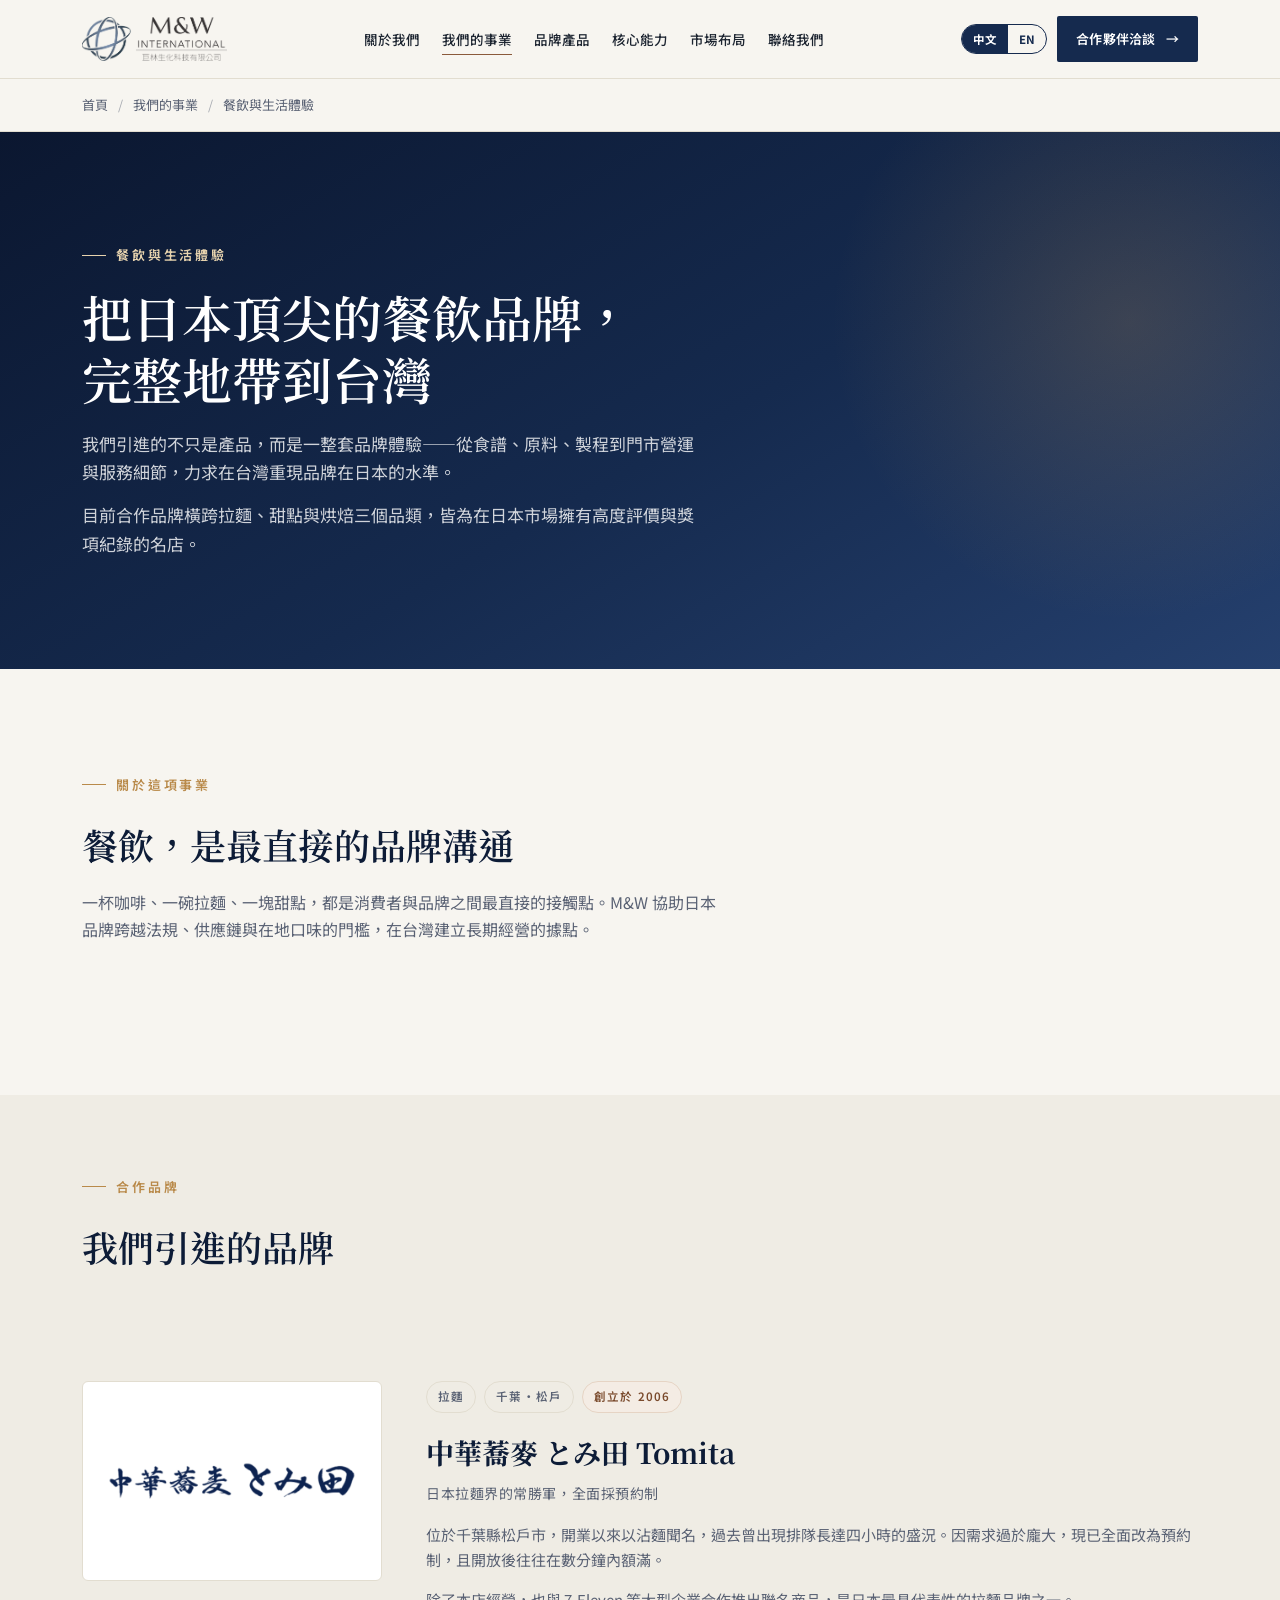
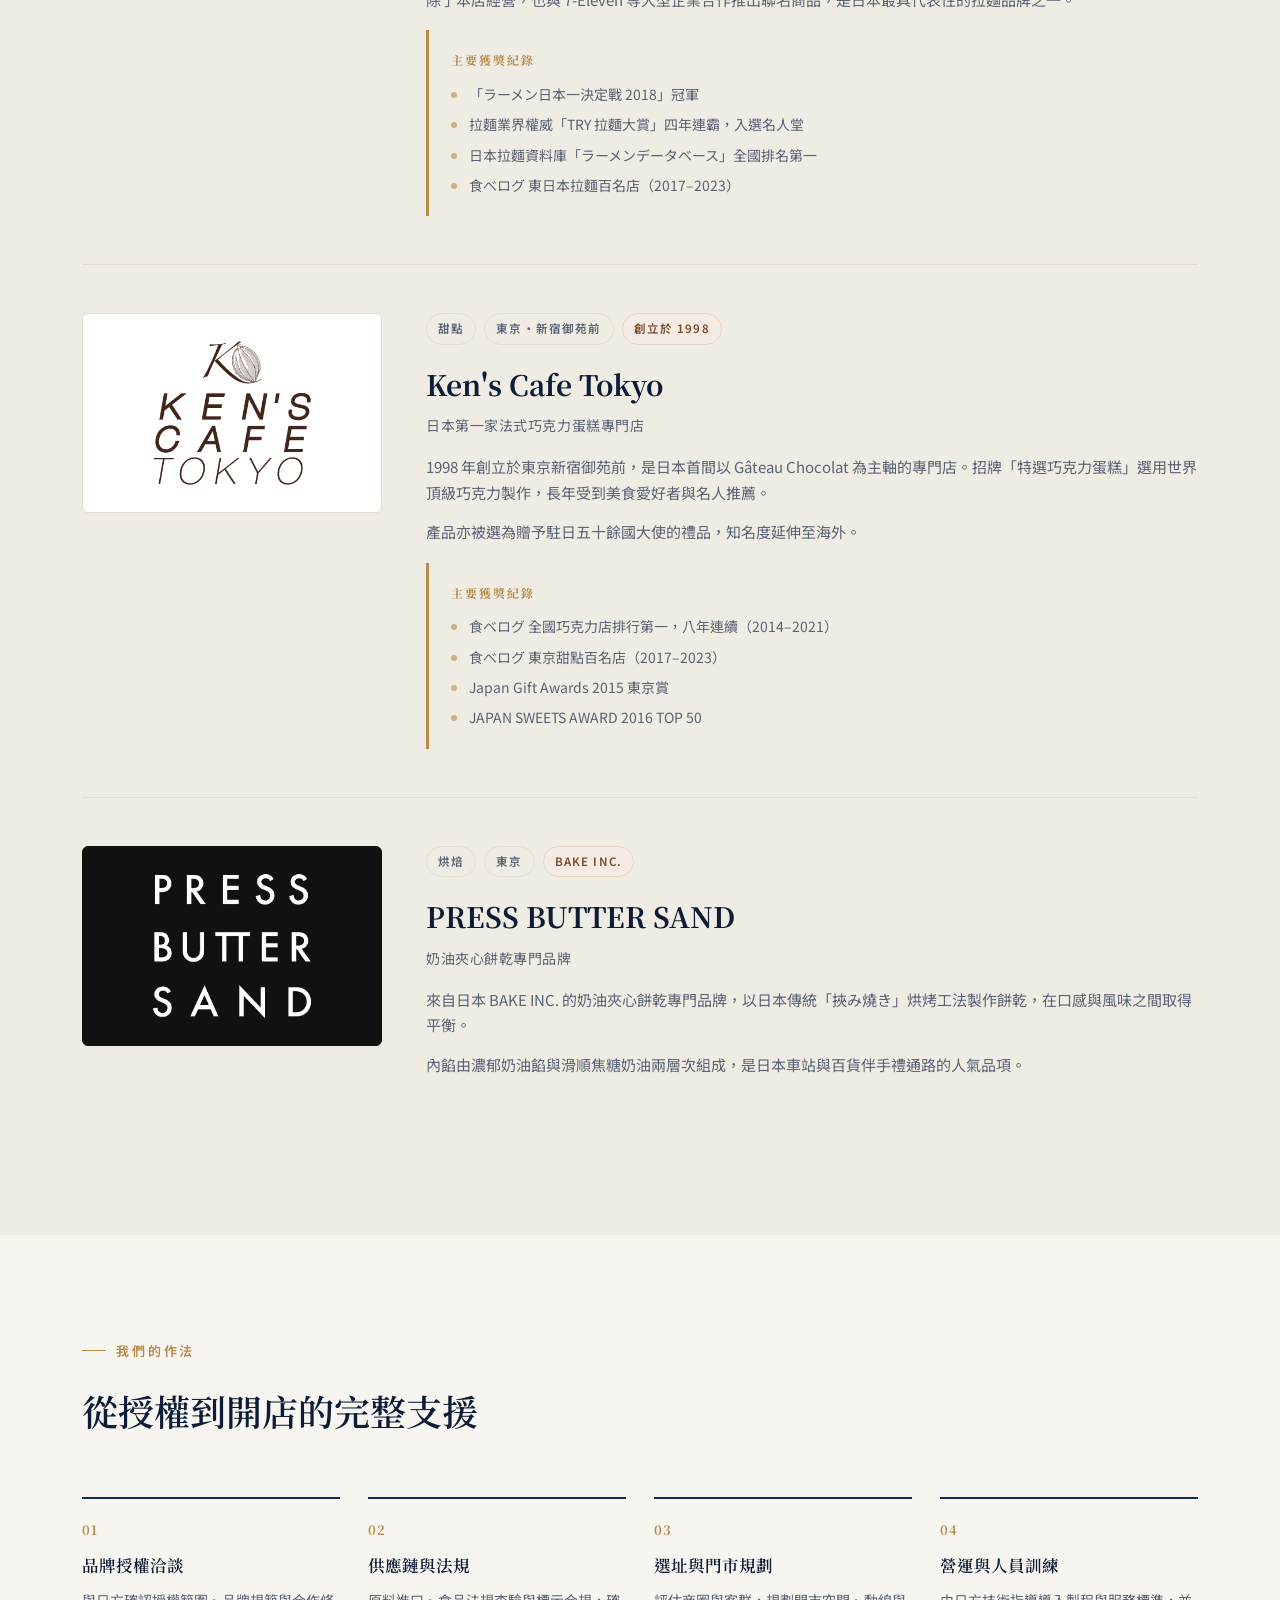
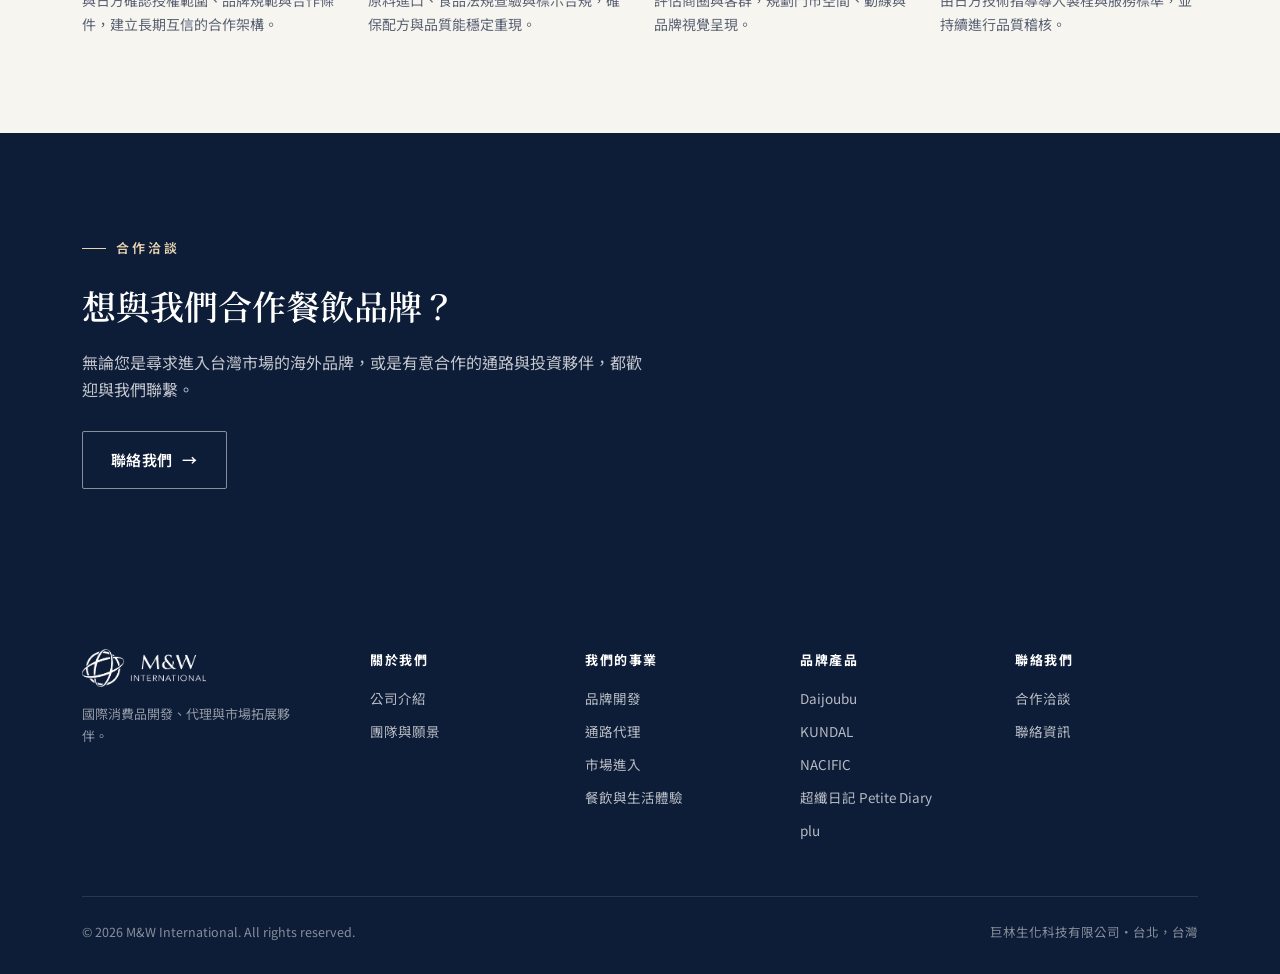
==== dining.html @ 2da5f079 "Add files via upload" ====
<!DOCTYPE html>
<html lang="zh-Hant">
<head>
<meta charset="UTF-8">
<meta name="viewport" content="width=device-width, initial-scale=1.0">
<title id="pageTitle">餐飲與生活體驗｜M&amp;W International</title>
<meta id="pageDesc" name="description" content="M&W International 引進日本頂尖餐飲與甜點品牌，將完整的品牌體驗帶進台灣市場。">
<link rel="preconnect" href="https://fonts.googleapis.com">
<link rel="preconnect" href="https://fonts.gstatic.com" crossorigin>
<link href="https://fonts.googleapis.com/css2?family=Noto+Serif+TC:wght@500;600;700&family=Noto+Sans+TC:wght@300;400;500;600;700&display=swap" rel="stylesheet">
<link rel="stylesheet" href="brand.css">
<style>
  :root{--accent:#8a5a3b;}

  /* hero without artwork — typographic, on deep navy */
  .dining-hero{background:linear-gradient(150deg,#0b1730 0%,#152a4e 55%,#25406e 100%);color:#fff;padding:104px 0 96px;position:relative;overflow:hidden;}
  .dining-hero::after{content:"";position:absolute;right:-160px;top:-120px;width:620px;height:620px;border-radius:50%;
    background:radial-gradient(circle,rgba(185,138,74,.22) 0%,rgba(185,138,74,0) 68%);pointer-events:none;}
  .dining-hero .eyebrow{color:var(--gold-soft);}
  .dining-hero h1{font-size:clamp(30px,4.2vw,50px);font-weight:600;line-height:1.25;margin-bottom:20px;max-width:14em;}
  .dining-hero p{color:rgba(255,255,255,.8);font-size:17px;max-width:620px;margin-bottom:14px;}

  /* the three partner brands */
  .partner{display:grid;grid-template-columns:300px 1fr;gap:44px;align-items:start;
    padding:48px 0;border-bottom:1px solid var(--line);}
  .partner:last-of-type{border-bottom:none;}
  .partner-logo{
    aspect-ratio:3/2;border:1px solid var(--line);border-radius:6px;background:#fff;
    display:flex;flex-direction:column;align-items:center;justify-content:center;
    gap:10px;padding:24px;text-align:center;
  }
  .partner-logo img{max-width:100%;max-height:100%;object-fit:contain;}
  .partner-logo.on-dark{background:#111;border-color:#111;}
  .partner-meta{display:flex;flex-wrap:wrap;gap:8px;margin-bottom:16px;}
  .chip{font-size:11.5px;letter-spacing:.1em;text-transform:uppercase;font-weight:600;
    background:var(--paper-alt);color:var(--ink-soft);border:1px solid var(--line);padding:5px 11px;border-radius:20px;}
  .chip.accent{background:#f4ece4;color:#7a4a2c;border-color:#e6d4c4;}
  .partner h3{font-family:'Noto Serif TC',serif;font-size:clamp(21px,2.4vw,28px);color:var(--navy-deep);margin-bottom:6px;}
  .partner .jp{font-size:14px;color:var(--ink-soft);margin-bottom:16px;letter-spacing:.04em;}
  .partner p{font-size:15px;color:var(--ink-soft);margin-bottom:14px;}
  .accolades{margin-top:18px;padding:20px 22px;background:var(--paper-alt);border-left:3px solid var(--gold);border-radius:0 4px 4px 0;}
  .accolades h4{font-size:12px;letter-spacing:.16em;text-transform:uppercase;color:var(--gold);margin-bottom:12px;font-weight:700;}
  .accolades li{font-size:14px;color:var(--ink-soft);padding-left:18px;position:relative;margin-bottom:8px;line-height:1.6;}
  .accolades li::before{content:"";position:absolute;left:0;top:9px;width:6px;height:6px;border-radius:50%;background:var(--gold);opacity:.6;}
  .accolades li:last-child{margin-bottom:0;}

  /* what we do */
  .approach-grid{display:grid;grid-template-columns:repeat(4,1fr);gap:28px;}
  .approach{padding-top:20px;border-top:2px solid var(--navy);}
  .approach .num{font-family:'Noto Serif TC',serif;font-size:13px;color:var(--gold);font-weight:700;letter-spacing:.1em;margin-bottom:10px;}
  .approach h4{font-size:16.5px;color:var(--navy-deep);margin-bottom:10px;font-weight:600;}
  .approach p{font-size:14px;color:var(--ink-soft);}

  @media (max-width:960px){
    .partner{grid-template-columns:1fr;gap:26px;}
    .partner-logo{max-width:300px;}
    .approach-grid{grid-template-columns:1fr 1fr;}
  }
  @media (max-width:640px){
    .dining-hero{padding:72px 0 64px;}
    .approach-grid{grid-template-columns:1fr;}
    .partner-logo{max-width:100%;}
  }
</style>
</head>
<body>
<a class="skip-link" href="#main" data-i18n="skip">跳至主要內容</a>

<!-- ================= HEADER ================= -->
<header>
  <div class="wrap nav-inner">
    <a class="logo" href="index.html">
      <img class="logo-img" src="mw-logo-cn.png" alt="M&amp;W International 巨林生化科技有限公司">
    </a>
    <nav class="primary" aria-label="Main navigation">
      <ul>
        <li><a href="index.html#about" data-i18n="navAbout">關於我們</a></li>
        <li><a class="current" href="index.html#business" data-i18n="navBusiness">我們的事業</a></li>
        <li><a href="index.html#brands" data-i18n="navBrands">品牌產品</a></li>
        <li><a href="index.html#capabilities" data-i18n="navCapabilities">核心能力</a></li>
        <li><a href="index.html#market" data-i18n="navMarket">市場布局</a></li>
        <li><a href="index.html#contact" data-i18n="navContact">聯絡我們</a></li>
      </ul>
    </nav>
    <div class="nav-cta">
      <div class="lang-toggle" role="group" aria-label="Language / 語言">
        <button type="button" id="langZh" class="active" aria-pressed="true">中文</button>
        <button type="button" id="langEn" aria-pressed="false">EN</button>
      </div>
      <a class="btn btn-primary" href="index.html#contact"><span data-i18n="navCta">合作夥伴洽談</span> <span class="arrow">→</span></a>
      <button class="menu-toggle" id="menuToggle" aria-label="Open menu" aria-expanded="false" aria-controls="mobileNav">
        <span></span><span></span><span></span>
      </button>
    </div>
  </div>
  <nav id="mobileNav" class="primary" aria-label="Mobile navigation" style="display:none;padding:0 32px 24px;">
    <ul style="flex-direction:column;gap:18px;">
      <li><a href="index.html#about" data-i18n="navAbout">關於我們</a></li>
      <li><a href="index.html#business" data-i18n="navBusiness">我們的事業</a></li>
      <li><a href="index.html#brands" data-i18n="navBrands">品牌產品</a></li>
      <li><a href="index.html#capabilities" data-i18n="navCapabilities">核心能力</a></li>
      <li><a href="index.html#market" data-i18n="navMarket">市場布局</a></li>
      <li><a href="index.html#contact" data-i18n="navContact">聯絡我們</a></li>
    </ul>
  </nav>
</header>

<!-- ================= BREADCRUMB ================= -->
<div class="crumb">
  <div class="wrap">
    <a href="index.html" data-i18n="crumbHome">首頁</a>
    <span class="sep">/</span>
    <a href="index.html#business" data-i18n="navBusiness">我們的事業</a>
    <span class="sep">/</span>
    <span data-i18n="pageName">餐飲與生活體驗</span>
  </div>
</div>

<main id="main">

<!-- ================= HERO ================= -->
<section class="dining-hero">
  <div class="wrap">
    <span class="eyebrow" data-i18n="heroKicker">餐飲與生活體驗</span>
    <h1 data-i18n="heroH1">把日本頂尖的餐飲品牌，<br>完整地帶到台灣</h1>
    <p data-i18n="heroP1">我們引進的不只是產品，而是一整套品牌體驗——從食譜、原料、製程到門市營運與服務細節，力求在台灣重現品牌在日本的水準。</p>
    <p data-i18n="heroP2">目前合作品牌橫跨拉麵、甜點與烘焙三個品類，皆為在日本市場擁有高度評價與獎項紀錄的名店。</p>
  </div>
</section>

<!-- ================= INTRO ================= -->
<section>
  <div class="wrap">
    <div class="section-head">
      <span class="eyebrow" data-i18n="introEyebrow">關於這項事業</span>
      <h2 data-i18n="introH2">餐飲，是最直接的品牌溝通</h2>
      <p data-i18n="introP">一杯咖啡、一碗拉麵、一塊甜點，都是消費者與品牌之間最直接的接觸點。M&amp;W 協助日本品牌跨越法規、供應鏈與在地口味的門檻，在台灣建立長期經營的據點。</p>
    </div>
  </div>
</section>

<!-- ================= PARTNER BRANDS ================= -->
<section class="features" id="partners" style="padding-top:72px;">
  <div class="wrap">
    <div class="section-head">
      <span class="eyebrow" data-i18n="partnersEyebrow">合作品牌</span>
      <h2 data-i18n="partnersH2">我們引進的品牌</h2>
    </div>

    <!-- ─────────── Tomita ─────────── -->
    <article class="partner">
      <div class="partner-logo">
        <img src="logo-tomita.png" alt="中華蕎麥 とみ田">
      </div>
      <div>
        <div class="partner-meta">
          <span class="chip" data-i18n="chipRamen">拉麵</span>
          <span class="chip" data-i18n="chipChiba">千葉・松戶</span>
          <span class="chip accent" data-i18n="chipSince2006">創立於 2006</span>
        </div>
        <h3 data-i18n="tomitaName">中華蕎麥 とみ田 Tomita</h3>
        <p class="jp" data-i18n="tomitaSub">日本拉麵界的常勝軍，全面採預約制</p>
        <p data-i18n="tomitaP1">位於千葉縣松戶市，開業以來以沾麵聞名，過去曾出現排隊長達四小時的盛況。因需求過於龐大，現已全面改為預約制，且開放後往往在數分鐘內額滿。</p>
        <p data-i18n="tomitaP2">除了本店經營，也與 7-Eleven 等大型企業合作推出聯名商品，是日本最具代表性的拉麵品牌之一。</p>
        <div class="accolades">
          <h4 data-i18n="accoladesLabel">主要獲獎紀錄</h4>
          <ul>
            <li data-i18n="tomitaA1">「ラーメン日本一決定戰 2018」冠軍</li>
            <li data-i18n="tomitaA2">拉麵業界權威「TRY 拉麵大賞」四年連霸，入選名人堂</li>
            <li data-i18n="tomitaA3">日本拉麵資料庫「ラーメンデータベース」全國排名第一</li>
            <li data-i18n="tomitaA4">食べログ 東日本拉麵百名店（2017–2023）</li>
          </ul>
        </div>
      </div>
    </article>

    <!-- ─────────── Ken's Cafe Tokyo ─────────── -->
    <article class="partner">
      <div class="partner-logo">
        <img src="logo-kens-cafe.png" alt="Ken's Cafe Tokyo">
      </div>
      <div>
        <div class="partner-meta">
          <span class="chip" data-i18n="chipDessert">甜點</span>
          <span class="chip" data-i18n="chipShinjuku">東京・新宿御苑前</span>
          <span class="chip accent" data-i18n="chipSince1998">創立於 1998</span>
        </div>
        <h3 data-i18n="kensName">Ken's Cafe Tokyo</h3>
        <p class="jp" data-i18n="kensSub">日本第一家法式巧克力蛋糕專門店</p>
        <p data-i18n="kensP1">1998 年創立於東京新宿御苑前，是日本首間以 Gâteau Chocolat 為主軸的專門店。招牌「特選巧克力蛋糕」選用世界頂級巧克力製作，長年受到美食愛好者與名人推薦。</p>
        <p data-i18n="kensP2">產品亦被選為贈予駐日五十餘國大使的禮品，知名度延伸至海外。</p>
        <div class="accolades">
          <h4 data-i18n="accoladesLabel">主要獲獎紀錄</h4>
          <ul>
            <li data-i18n="kensA1">食べログ 全國巧克力店排行第一，八年連續（2014–2021）</li>
            <li data-i18n="kensA2">食べログ 東京甜點百名店（2017–2023）</li>
            <li data-i18n="kensA3">Japan Gift Awards 2015 東京賞</li>
            <li data-i18n="kensA4">JAPAN SWEETS AWARD 2016 TOP 50</li>
          </ul>
        </div>
      </div>
    </article>

    <!-- ─────────── PRESS BUTTER SAND ─────────── -->
    <article class="partner">
      <div class="partner-logo on-dark">
        <img src="logo-press-butter-sand.png" alt="PRESS BUTTER SAND">
      </div>
      <div>
        <div class="partner-meta">
          <span class="chip" data-i18n="chipBakery">烘焙</span>
          <span class="chip" data-i18n="chipTokyo">東京</span>
          <span class="chip accent" data-i18n="chipBake">BAKE INC.</span>
        </div>
        <h3 data-i18n="pbsName">PRESS BUTTER SAND</h3>
        <p class="jp" data-i18n="pbsSub">奶油夾心餅乾專門品牌</p>
        <p data-i18n="pbsP1">來自日本 BAKE INC. 的奶油夾心餅乾專門品牌，以日本傳統「挾み燒き」烘烤工法製作餅乾，在口感與風味之間取得平衡。</p>
        <p data-i18n="pbsP2">內餡由濃郁奶油餡與滑順焦糖奶油兩層次組成，是日本車站與百貨伴手禮通路的人氣品項。</p>
      </div>
    </article>

  </div>
</section>

<!-- ================= OUR APPROACH ================= -->
<section id="approach">
  <div class="wrap">
    <div class="section-head">
      <span class="eyebrow" data-i18n="approachEyebrow">我們的作法</span>
      <h2 data-i18n="approachH2">從授權到開店的完整支援</h2>
    </div>
    <div class="approach-grid">
      <div class="approach">
        <div class="num">01</div>
        <h4 data-i18n="ap1T">品牌授權洽談</h4>
        <p data-i18n="ap1D">與日方確認授權範圍、品牌規範與合作條件，建立長期互信的合作架構。</p>
      </div>
      <div class="approach">
        <div class="num">02</div>
        <h4 data-i18n="ap2T">供應鏈與法規</h4>
        <p data-i18n="ap2D">原料進口、食品法規查驗與標示合規，確保配方與品質能穩定重現。</p>
      </div>
      <div class="approach">
        <div class="num">03</div>
        <h4 data-i18n="ap3T">選址與門市規劃</h4>
        <p data-i18n="ap3D">評估商圈與客群，規劃門市空間、動線與品牌視覺呈現。</p>
      </div>
      <div class="approach">
        <div class="num">04</div>
        <h4 data-i18n="ap4T">營運與人員訓練</h4>
        <p data-i18n="ap4D">由日方技術指導導入製程與服務標準，並持續進行品質稽核。</p>
      </div>
    </div>
  </div>
</section>

<!-- ================= CTA ================= -->
<section class="cta">
  <div class="wrap">
    <span class="eyebrow" data-i18n="ctaEyebrow">合作洽談</span>
    <h2 data-i18n="ctaH2">想與我們合作餐飲品牌？</h2>
    <p data-i18n="ctaP">無論您是尋求進入台灣市場的海外品牌，或是有意合作的通路與投資夥伴，都歡迎與我們聯繫。</p>
    <div class="cta-actions">
      <a class="btn btn-ghost-white" href="index.html#contact"><span data-i18n="ctaBtn1">聯絡我們</span> <span class="arrow">→</span></a>
    </div>
  </div>
</section>

</main>

<!-- ================= FOOTER ================= -->
<footer>
  <div class="wrap">
    <div class="footer-grid">
      <div>
        <div class="logo logo-on-dark" style="margin-bottom:16px;">
          <img class="logo-img" src="mw-logo-en-white.png" alt="M&amp;W International">
        </div>
        <p style="font-size:13px;max-width:230px;color:rgba(255,255,255,.55);" data-i18n="footerTagline">國際消費品開發、代理與市場拓展夥伴。</p>
      </div>
      <div>
        <h5 data-i18n="navAbout">關於我們</h5>
        <ul>
          <li><a href="index.html#about" data-i18n="fCompanyOverview">公司介紹</a></li>
          <li><a href="index.html#about" data-i18n="fTeamVision">團隊與願景</a></li>
        </ul>
      </div>
      <div>
        <h5 data-i18n="navBusiness">我們的事業</h5>
        <ul>
          <li><a href="index.html#business" data-i18n="biz1Title">品牌開發</a></li>
          <li><a href="index.html#business" data-i18n="biz2Title">通路代理</a></li>
          <li><a href="index.html#business" data-i18n="biz3Title">市場進入</a></li>
          <li><a href="dining.html" data-i18n="biz4Title">餐飲與生活體驗</a></li>
        </ul>
      </div>
      <div>
        <h5 data-i18n="navBrands">品牌產品</h5>
        <ul>
          <li><a href="djb.html">Daijoubu</a></li>
          <li><a href="kundal.html">KUNDAL</a></li>
          <li><a href="nacific.html">NACIFIC</a></li>
          <li><a href="petite-diary.html" data-i18n="fPetiteDiary">超纖日記 Petite Diary</a></li>
          <li><a href="plu.html">plu</a></li>
        </ul>
      </div>
      <div>
        <h5 data-i18n="navContact">聯絡我們</h5>
        <ul>
          <li><a href="index.html#contact" data-i18n="fPartnerInquiries">合作洽談</a></li>
          <li><a href="index.html#contact" data-i18n="fContactInfo">聯絡資訊</a></li>
        </ul>
      </div>
    </div>
    <div class="footer-bottom">
      <span data-i18n="copyright">© 2026 M&amp;W International. All rights reserved.</span>
      <span data-i18n="footerAddr">巨林生化科技有限公司・台北，台灣</span>
    </div>
  </div>
</footer>

<script>
window.PAGE_I18N = {
  "zh": {
    "pageTitle": "餐飲與生活體驗｜M&W International",
    "pageDesc": "M&W International 引進日本頂尖餐飲與甜點品牌，將完整的品牌體驗帶進台灣市場。",
    "pageName": "餐飲與生活體驗",
    "heroKicker": "餐飲與生活體驗",
    "heroH1": "把日本頂尖的餐飲品牌，<br>完整地帶到台灣",
    "heroP1": "我們引進的不只是產品，而是一整套品牌體驗——從食譜、原料、製程到門市營運與服務細節，力求在台灣重現品牌在日本的水準。",
    "heroP2": "目前合作品牌橫跨拉麵、甜點與烘焙三個品類，皆為在日本市場擁有高度評價與獎項紀錄的名店。",
    "introEyebrow": "關於這項事業",
    "introH2": "餐飲，是最直接的品牌溝通",
    "introP": "一杯咖啡、一碗拉麵、一塊甜點，都是消費者與品牌之間最直接的接觸點。M&W 協助日本品牌跨越法規、供應鏈與在地口味的門檻，在台灣建立長期經營的據點。",
    "partnersEyebrow": "合作品牌",
    "partnersH2": "我們引進的品牌",
    "accoladesLabel": "主要獲獎紀錄",
    "chipRamen": "拉麵", "chipChiba": "千葉・松戶", "chipSince2006": "創立於 2006",
    "chipDessert": "甜點", "chipShinjuku": "東京・新宿御苑前", "chipSince1998": "創立於 1998",
    "chipBakery": "烘焙", "chipTokyo": "東京", "chipBake": "BAKE INC.",
    "tomitaName": "中華蕎麥 とみ田 Tomita",
    "tomitaSub": "日本拉麵界的常勝軍，全面採預約制",
    "tomitaP1": "位於千葉縣松戶市，開業以來以沾麵聞名，過去曾出現排隊長達四小時的盛況。因需求過於龐大，現已全面改為預約制，且開放後往往在數分鐘內額滿。",
    "tomitaP2": "除了本店經營，也與 7-Eleven 等大型企業合作推出聯名商品，是日本最具代表性的拉麵品牌之一。",
    "tomitaA1": "「ラーメン日本一決定戰 2018」冠軍",
    "tomitaA2": "拉麵業界權威「TRY 拉麵大賞」四年連霸，入選名人堂",
    "tomitaA3": "日本拉麵資料庫「ラーメンデータベース」全國排名第一",
    "tomitaA4": "食べログ 東日本拉麵百名店（2017–2023）",
    "kensName": "Ken's Cafe Tokyo",
    "kensSub": "日本第一家法式巧克力蛋糕專門店",
    "kensP1": "1998 年創立於東京新宿御苑前，是日本首間以 Gâteau Chocolat 為主軸的專門店。招牌「特選巧克力蛋糕」選用世界頂級巧克力製作，長年受到美食愛好者與名人推薦。",
    "kensP2": "產品亦被選為贈予駐日五十餘國大使的禮品，知名度延伸至海外。",
    "kensA1": "食べログ 全國巧克力店排行第一，八年連續（2014–2021）",
    "kensA2": "食べログ 東京甜點百名店（2017–2023）",
    "kensA3": "Japan Gift Awards 2015 東京賞",
    "kensA4": "JAPAN SWEETS AWARD 2016 TOP 50",
    "pbsName": "PRESS BUTTER SAND",
    "pbsSub": "奶油夾心餅乾專門品牌",
    "pbsP1": "來自日本 BAKE INC. 的奶油夾心餅乾專門品牌，以日本傳統「挾み燒き」烘烤工法製作餅乾，在口感與風味之間取得平衡。",
    "pbsP2": "內餡由濃郁奶油餡與滑順焦糖奶油兩層次組成，是日本車站與百貨伴手禮通路的人氣品項。",
    "approachEyebrow": "我們的作法",
    "approachH2": "從授權到開店的完整支援",
    "ap1T": "品牌授權洽談", "ap1D": "與日方確認授權範圍、品牌規範與合作條件，建立長期互信的合作架構。",
    "ap2T": "供應鏈與法規", "ap2D": "原料進口、食品法規查驗與標示合規，確保配方與品質能穩定重現。",
    "ap3T": "選址與門市規劃", "ap3D": "評估商圈與客群，規劃門市空間、動線與品牌視覺呈現。",
    "ap4T": "營運與人員訓練", "ap4D": "由日方技術指導導入製程與服務標準，並持續進行品質稽核。",
    "ctaEyebrow": "合作洽談",
    "ctaH2": "想與我們合作餐飲品牌？",
    "ctaP": "無論您是尋求進入台灣市場的海外品牌，或是有意合作的通路與投資夥伴，都歡迎與我們聯繫。",
    "ctaBtn1": "聯絡我們"
  },
  "en": {
    "pageTitle": "Dining & Lifestyle | M&W International",
    "pageDesc": "M&W International brings leading Japanese dining and confectionery brands to the Taiwanese market, experience intact.",
    "pageName": "Dining & Lifestyle",
    "heroKicker": "Dining & Lifestyle",
    "heroH1": "Bringing Japan's finest food brands<br>to Taiwan, intact",
    "heroP1": "What we import isn't just a product — it's the whole brand experience. Recipes, ingredients, process, store operations and the details of service, all reproduced to the standard the brand holds in Japan.",
    "heroP2": "Our current partners span ramen, patisserie and baked confectionery, each with a strong reputation and awards record in the Japanese market.",
    "introEyebrow": "About This Business",
    "introH2": "Food Is The Most Direct Form Of Brand Communication",
    "introP": "A cup of coffee, a bowl of ramen, a piece of cake — each is the most direct point of contact between a person and a brand. M&W helps Japanese brands clear the regulatory, supply chain and local-taste hurdles needed to build something lasting in Taiwan.",
    "partnersEyebrow": "Partner Brands",
    "partnersH2": "The Brands We Represent",
    "accoladesLabel": "Selected Accolades",
    "chipRamen": "Ramen", "chipChiba": "Matsudo, Chiba", "chipSince2006": "Est. 2006",
    "chipDessert": "Patisserie", "chipShinjuku": "Shinjuku Gyoenmae, Tokyo", "chipSince1998": "Est. 1998",
    "chipBakery": "Baked Confectionery", "chipTokyo": "Tokyo", "chipBake": "BAKE INC.",
    "tomitaName": "Chuka Soba Tomita",
    "tomitaSub": "A perennial champion of Japanese ramen, now reservation-only",
    "tomitaP1": "Based in Matsudo City, Chiba Prefecture, Tomita built its reputation on tsukemen, at one point drawing queues of up to four hours. Demand grew so heavy that the shop moved to a fully reservation-based system, where slots typically sell out within minutes of release.",
    "tomitaP2": "Alongside its own restaurant, Tomita has collaborated with major corporations including Seven-Eleven, and is regarded as one of Japan's definitive ramen brands.",
    "tomitaA1": "Winner, Ramen Japan Championship 2018",
    "tomitaA2": "Four consecutive wins at the TRY Ramen Grand Prize, with Hall of Fame recognition",
    "tomitaA3": "Ranked first nationally on the Ramen Database",
    "tomitaA4": "Tabelog Top 100 ramen shops, East Japan (2017–2023)",
    "kensName": "Ken's Cafe Tokyo",
    "kensSub": "Japan's first specialty gâteau chocolat shop",
    "kensP1": "Founded in 1998 in Shinjuku Gyoenmae, Tokyo, Ken's Cafe was the first shop in Japan dedicated to gâteau chocolat. Its signature cake is made with some of the world's finest chocolate and has drawn lasting praise from dessert enthusiasts and public figures alike.",
    "kensP2": "The cake has also been chosen as a gift for ambassadors from more than fifty countries based in Japan, carrying its reputation well beyond the domestic market.",
    "kensA1": "Ranked Japan's number one chocolate shop on Tabelog for eight consecutive years (2014–2021)",
    "kensA2": "Tabelog Top 100 sweets shops in Tokyo (2017–2023)",
    "kensA3": "Tokyo Award, Japan Gift Awards 2015",
    "kensA4": "Top 50, Japan Sweets Award 2016",
    "pbsName": "PRESS BUTTER SAND",
    "pbsSub": "A specialist in butter sandwich cookies",
    "pbsP1": "A butter sandwich cookie brand from Japan's BAKE INC., baked using the traditional Japanese hasami-yaki method to strike a balance between texture and flavour.",
    "pbsP2": "The filling pairs a rich buttercream layer with a smooth butter caramel, and the product has become a staple of Japan's station and department store gift channels.",
    "approachEyebrow": "Our Approach",
    "approachH2": "From Licensing Through To Opening Day",
    "ap1T": "Licensing", "ap1D": "Agreeing scope, brand standards and terms with the Japanese principal, on a footing built for the long term.",
    "ap2T": "Supply Chain & Compliance", "ap2D": "Ingredient importation, food regulatory clearance and labelling compliance, so the recipe and its quality reproduce reliably.",
    "ap3T": "Site & Store Planning", "ap3D": "Assessing catchment and customer profile, then planning the space, flow and visual presentation of the store.",
    "ap4T": "Operations & Training", "ap4D": "Process and service standards introduced under technical guidance from Japan, with ongoing quality auditing.",
    "ctaEyebrow": "Partnership",
    "ctaH2": "Looking to bring a food brand to Taiwan?",
    "ctaP": "Whether you're an overseas brand seeking entry to the Taiwanese market, or a channel or investment partner, we'd be glad to hear from you.",
    "ctaBtn1": "Contact Us"
  }
};
</script>
<script src="brand.js"></script>
</body>
</html>
---- brand.css ----
/* =========================================================
   M&W International — shared styles for brand pages
   Used by: djb.html, kundal.html, nacific.html,
            petite-diary.html, plu.html
   ========================================================= */

:root{
  --navy:#152a4e;
  --navy-deep:#0d1c37;
  --navy-mid:#25406e;
  --paper:#f7f5f0;
  --paper-alt:#efece4;
  --ink:#1c2430;
  --ink-soft:#5a6274;
  --line:#e2ddd0;
  --gold:#b98a4a;
  --gold-soft:#e7d3ae;
  --radius:2px;
  /* each page overrides --accent */
  --accent:#152a4e;
}

*{box-sizing:border-box;margin:0;padding:0;}
html{scroll-behavior:smooth;}
body{
  font-family:'Noto Sans TC', sans-serif;
  color:var(--ink);
  background:var(--paper);
  line-height:1.7;
  -webkit-font-smoothing:antialiased;
}
h1,h2,h3,h4,.serif{font-family:'Noto Serif TC', serif;}
a{color:inherit;text-decoration:none;}
img{max-width:100%;display:block;}
ul{list-style:none;}

.wrap{max-width:1180px;margin:0 auto;padding:0 32px;}
section{padding:96px 0;}

.eyebrow{
  display:inline-flex;align-items:center;gap:10px;
  font-size:13px;letter-spacing:.22em;text-transform:uppercase;
  color:var(--gold);font-weight:600;margin-bottom:18px;
}
.eyebrow::before{content:"";width:24px;height:1px;background:currentColor;}

.section-head{max-width:640px;margin-bottom:56px;}
.section-head h2{font-size:clamp(24px,3vw,36px);font-weight:600;color:var(--navy-deep);margin-bottom:14px;}
.section-head p{color:var(--ink-soft);font-size:16px;}
.center{text-align:center;margin-left:auto;margin-right:auto;}

/* ---------- buttons ---------- */
.btn{
  display:inline-flex;align-items:center;gap:10px;
  padding:15px 28px;font-size:15px;font-weight:600;letter-spacing:.02em;
  border-radius:var(--radius);cursor:pointer;border:1px solid transparent;
  transition:transform .25s ease, background .25s ease, color .25s ease, border-color .25s ease;
}
.btn:hover{transform:translateY(-2px);}
.btn-primary{background:var(--navy);color:#fff;}
.btn-primary:hover{background:var(--navy-deep);}
.btn-outline{border-color:var(--navy);color:var(--navy);}
.btn-outline:hover{background:var(--navy);color:#fff;}
.btn-accent{background:var(--accent);color:#fff;}
.btn-accent:hover{filter:brightness(.9);}
.btn-ghost-white{border-color:rgba(255,255,255,.5);color:#fff;}
.btn-ghost-white:hover{background:#fff;color:var(--navy);}
.arrow{transition:transform .25s ease;}
.btn:hover .arrow{transform:translateX(4px);}

.skip-link{
  position:absolute;left:-9999px;top:0;background:var(--navy);color:#fff;
  padding:10px 18px;z-index:200;
}
.skip-link:focus{left:0;}

/* ---------- header ---------- */
header{
  position:sticky;top:0;z-index:100;background:rgba(247,245,240,.92);
  backdrop-filter:blur(10px);border-bottom:1px solid var(--line);
}
.nav-inner{display:flex;align-items:center;justify-content:space-between;height:78px;gap:14px;}
.logo{display:flex;align-items:center;gap:10px;flex:none;}
.logo-img{height:44px;width:auto;display:block;}
.logo-on-dark{display:inline-flex;}
.logo-on-dark .logo-img{height:38px;}
nav.primary ul{display:flex;gap:22px;font-size:13.5px;font-weight:500;white-space:nowrap;}
nav.primary a{position:relative;padding:4px 0;color:var(--ink);}
nav.primary a::after{content:"";position:absolute;left:0;bottom:-2px;width:0;height:1px;background:var(--navy);transition:width .25s ease;}
nav.primary a:hover::after{width:100%;}
nav.primary a.current::after{width:100%;background:var(--accent);}
.nav-cta{display:flex;align-items:center;gap:10px;flex:none;}
.nav-cta .btn{padding:11px 18px;font-size:13px;white-space:nowrap;}
.menu-toggle{display:none;background:none;border:none;cursor:pointer;padding:6px;}
.menu-toggle span{display:block;width:22px;height:2px;background:var(--navy);margin:5px 0;transition:.25s;}

.lang-toggle{
  display:flex;align-items:center;border:1px solid var(--navy);border-radius:20px;
  overflow:hidden;font-size:11.5px;font-weight:700;letter-spacing:.02em;flex:none;
}
.lang-toggle button{
  background:none;border:none;padding:6px 11px;cursor:pointer;color:var(--navy);
  font-family:inherit;font-size:11.5px;font-weight:700;transition:background .2s ease,color .2s ease;
}
.lang-toggle button.active{background:var(--navy);color:#fff;}

/* ---------- breadcrumb ---------- */
.crumb{background:var(--paper);border-bottom:1px solid var(--line);}
.crumb .wrap{display:flex;align-items:center;gap:10px;height:52px;font-size:13px;color:var(--ink-soft);}
.crumb a:hover{color:var(--navy);}
.crumb .sep{opacity:.5;}

/* ---------- brand hero ---------- */
.brand-hero{position:relative;overflow:hidden;height:520px;padding:0;}
.brand-hero-bg{position:absolute;inset:0;z-index:0;background-size:cover;background-position:78% center;background-repeat:no-repeat;}
.brand-hero-scrim{position:absolute;inset:0;z-index:1;}
.brand-hero.on-light .brand-hero-scrim{
  background:linear-gradient(90deg,rgba(255,255,255,.94) 0%,rgba(255,255,255,.8) 38%,rgba(255,255,255,.25) 64%,rgba(255,255,255,0) 84%);
}
.brand-hero.on-dark .brand-hero-scrim{
  background:linear-gradient(90deg,rgba(8,10,16,.88) 0%,rgba(8,10,16,.66) 38%,rgba(8,10,16,.15) 64%,rgba(8,10,16,0) 84%);
}
.brand-hero-inner{position:relative;z-index:2;height:100%;display:flex;align-items:center;}
.brand-hero-copy{max-width:560px;}
.brand-hero h1{font-size:clamp(32px,4.6vw,56px);font-weight:600;line-height:1.2;margin-bottom:18px;}
.brand-hero .lede{font-size:17px;margin-bottom:28px;max-width:480px;}
.brand-hero .hero-actions{display:flex;gap:14px;flex-wrap:wrap;}
.brand-hero.on-light h1{color:var(--navy-deep);}
.brand-hero.on-light .lede{color:var(--ink-soft);}
.brand-hero.on-light .eyebrow{color:var(--accent);}
.brand-hero.on-dark h1{color:#fff;}
.brand-hero.on-dark .lede{color:rgba(255,255,255,.88);}
.brand-hero.on-dark .eyebrow{color:var(--gold-soft);}

/* ---------- story ---------- */
.story{background:var(--paper-alt);}
.story-grid{display:grid;grid-template-columns:1.4fr .8fr;gap:44px;align-items:start;}
.story h2{font-size:clamp(24px,3vw,36px);font-weight:600;color:var(--navy-deep);margin-bottom:20px;}
.story p{color:var(--ink-soft);margin-bottom:16px;font-size:15.5px;}
.story-box{background:#fff;border:1px solid var(--line);padding:32px 28px;border-radius:4px;}
.story-box .icon{
  width:44px;height:44px;border:1px solid var(--accent);border-radius:50%;
  display:flex;align-items:center;justify-content:center;margin-bottom:20px;color:var(--accent);
}
.story-box p{font-size:15px;color:var(--ink-soft);margin:0;}

/* ---------- product lineup ---------- */
.lineup-grid{display:grid;grid-template-columns:repeat(4,1fr);gap:24px;}
.product-card{
  background:#fff;border:1px solid var(--line);border-radius:6px;overflow:hidden;
  display:flex;flex-direction:column;transition:transform .3s ease, box-shadow .3s ease;
}
.product-card:hover{transform:translateY(-6px);box-shadow:0 14px 30px rgba(21,42,78,.12);}
.product-thumb{
  aspect-ratio:4/3;background:var(--paper-alt);
  display:flex;align-items:center;justify-content:center;
  color:var(--ink-soft);font-size:12px;letter-spacing:.14em;text-transform:uppercase;
  border-bottom:1px solid var(--line);
}
.product-body{padding:22px 20px 26px;flex:1;display:flex;flex-direction:column;}
.product-body .tag{font-size:11px;letter-spacing:.18em;text-transform:uppercase;color:var(--accent);font-weight:600;margin-bottom:8px;}
.product-body h3{font-size:17px;font-weight:600;color:var(--navy-deep);margin-bottom:10px;}
.product-body p{font-size:13.5px;color:var(--ink-soft);flex:1;}

/* ---------- features ---------- */
.features{background:var(--paper-alt);}
.feature-grid{display:grid;grid-template-columns:repeat(3,1fr);gap:40px;}
.feature h4{display:flex;align-items:center;gap:10px;font-size:17px;font-weight:600;color:var(--navy-deep);margin-bottom:14px;padding-bottom:14px;border-bottom:1px solid var(--line);}
.feature h4 .ic{width:22px;height:22px;color:var(--accent);flex:none;}
.feature p{font-size:14px;color:var(--ink-soft);}

/* ---------- specs table ---------- */
.spec-table{width:100%;border-collapse:collapse;font-size:14.5px;}
.spec-table th,.spec-table td{text-align:left;padding:16px 18px;border-bottom:1px solid var(--line);}
.spec-table th{width:32%;color:var(--navy-deep);font-weight:600;background:var(--paper-alt);}
.spec-table td{color:var(--ink-soft);}

/* ---------- channels ---------- */
.channel-row{display:grid;grid-template-columns:repeat(4,1fr);gap:16px;}
.channel{
  border:1px solid var(--line);background:#fff;border-radius:4px;
  padding:22px 18px;text-align:center;font-size:14px;color:var(--ink-soft);
}
.channel b{display:block;color:var(--navy-deep);font-size:15px;margin-bottom:4px;}

/* ---------- CTA band ---------- */
.cta{background:var(--navy-deep);color:#fff;}
.cta h2{font-size:clamp(24px,3vw,34px);font-weight:600;margin-bottom:14px;}
.cta p{color:rgba(255,255,255,.75);max-width:560px;margin-bottom:28px;}
.cta .eyebrow{color:var(--gold-soft);}
.cta-actions{display:flex;gap:14px;flex-wrap:wrap;}

/* ---------- sibling brands ---------- */
.siblings{display:grid;grid-template-columns:repeat(4,1fr);gap:16px;}
.sibling{
  border:1px solid var(--line);background:#fff;border-radius:6px;padding:24px 20px;
  transition:transform .25s ease, box-shadow .25s ease;
}
.sibling:hover{transform:translateY(-4px);box-shadow:0 12px 26px rgba(21,42,78,.1);}
.sibling .tag{font-size:11px;letter-spacing:.16em;text-transform:uppercase;color:var(--gold);font-weight:600;}
.sibling h4{font-size:18px;color:var(--navy-deep);margin:8px 0 10px;}
.sibling span{font-size:13px;color:var(--navy);font-weight:600;}

/* ---------- footer ---------- */
footer{background:var(--navy-deep);color:rgba(255,255,255,.7);padding:64px 0 32px;}
.footer-grid{display:grid;grid-template-columns:1.4fr repeat(4,1fr);gap:32px;margin-bottom:44px;}
footer h5{color:#fff;font-size:13px;letter-spacing:.12em;text-transform:uppercase;margin-bottom:16px;}
footer ul li{margin-bottom:10px;font-size:13.5px;}
footer ul a:hover{color:#fff;}
.footer-bottom{
  border-top:1px solid rgba(255,255,255,.12);padding-top:24px;
  display:flex;justify-content:space-between;flex-wrap:wrap;gap:10px;font-size:12.5px;
  color:rgba(255,255,255,.5);
}

/* ---------- placeholder marker ---------- */
.ph{
  display:inline-block;font-size:11px;letter-spacing:.1em;text-transform:uppercase;
  background:var(--gold-soft);color:#5a4319;padding:2px 8px;border-radius:2px;
  margin-left:8px;vertical-align:middle;font-weight:700;
}

/* ---------- responsive ---------- */
@media (max-width:960px){
  .story-grid{grid-template-columns:1fr;}
  .lineup-grid{grid-template-columns:repeat(2,1fr);}
  .feature-grid{grid-template-columns:1fr;gap:28px;}
  .channel-row{grid-template-columns:repeat(2,1fr);}
  .siblings{grid-template-columns:repeat(2,1fr);}
  .footer-grid{grid-template-columns:1fr 1fr;}
  nav.primary{display:none;}
  .menu-toggle{display:block;}
}
@media (max-width:640px){
  section{padding:64px 0;}
  .wrap{padding:0 20px;}
  .brand-hero{height:auto;padding:56px 0 300px;}
  .brand-hero-bg{background-position:80% bottom;}
  .brand-hero.on-light .brand-hero-scrim{background:linear-gradient(180deg,rgba(255,255,255,.95) 0%,rgba(255,255,255,.85) 40%,rgba(255,255,255,0) 75%);}
  .brand-hero.on-dark .brand-hero-scrim{background:linear-gradient(180deg,rgba(8,10,16,.92) 0%,rgba(8,10,16,.7) 40%,rgba(8,10,16,0) 75%);}
  .lineup-grid{grid-template-columns:1fr;}
  .channel-row{grid-template-columns:1fr;}
  .siblings{grid-template-columns:1fr;}
  .spec-table th{width:40%;}
}
@media (prefers-reduced-motion: reduce){
  html{scroll-behavior:auto;}
  *{transition:none !important;}
}
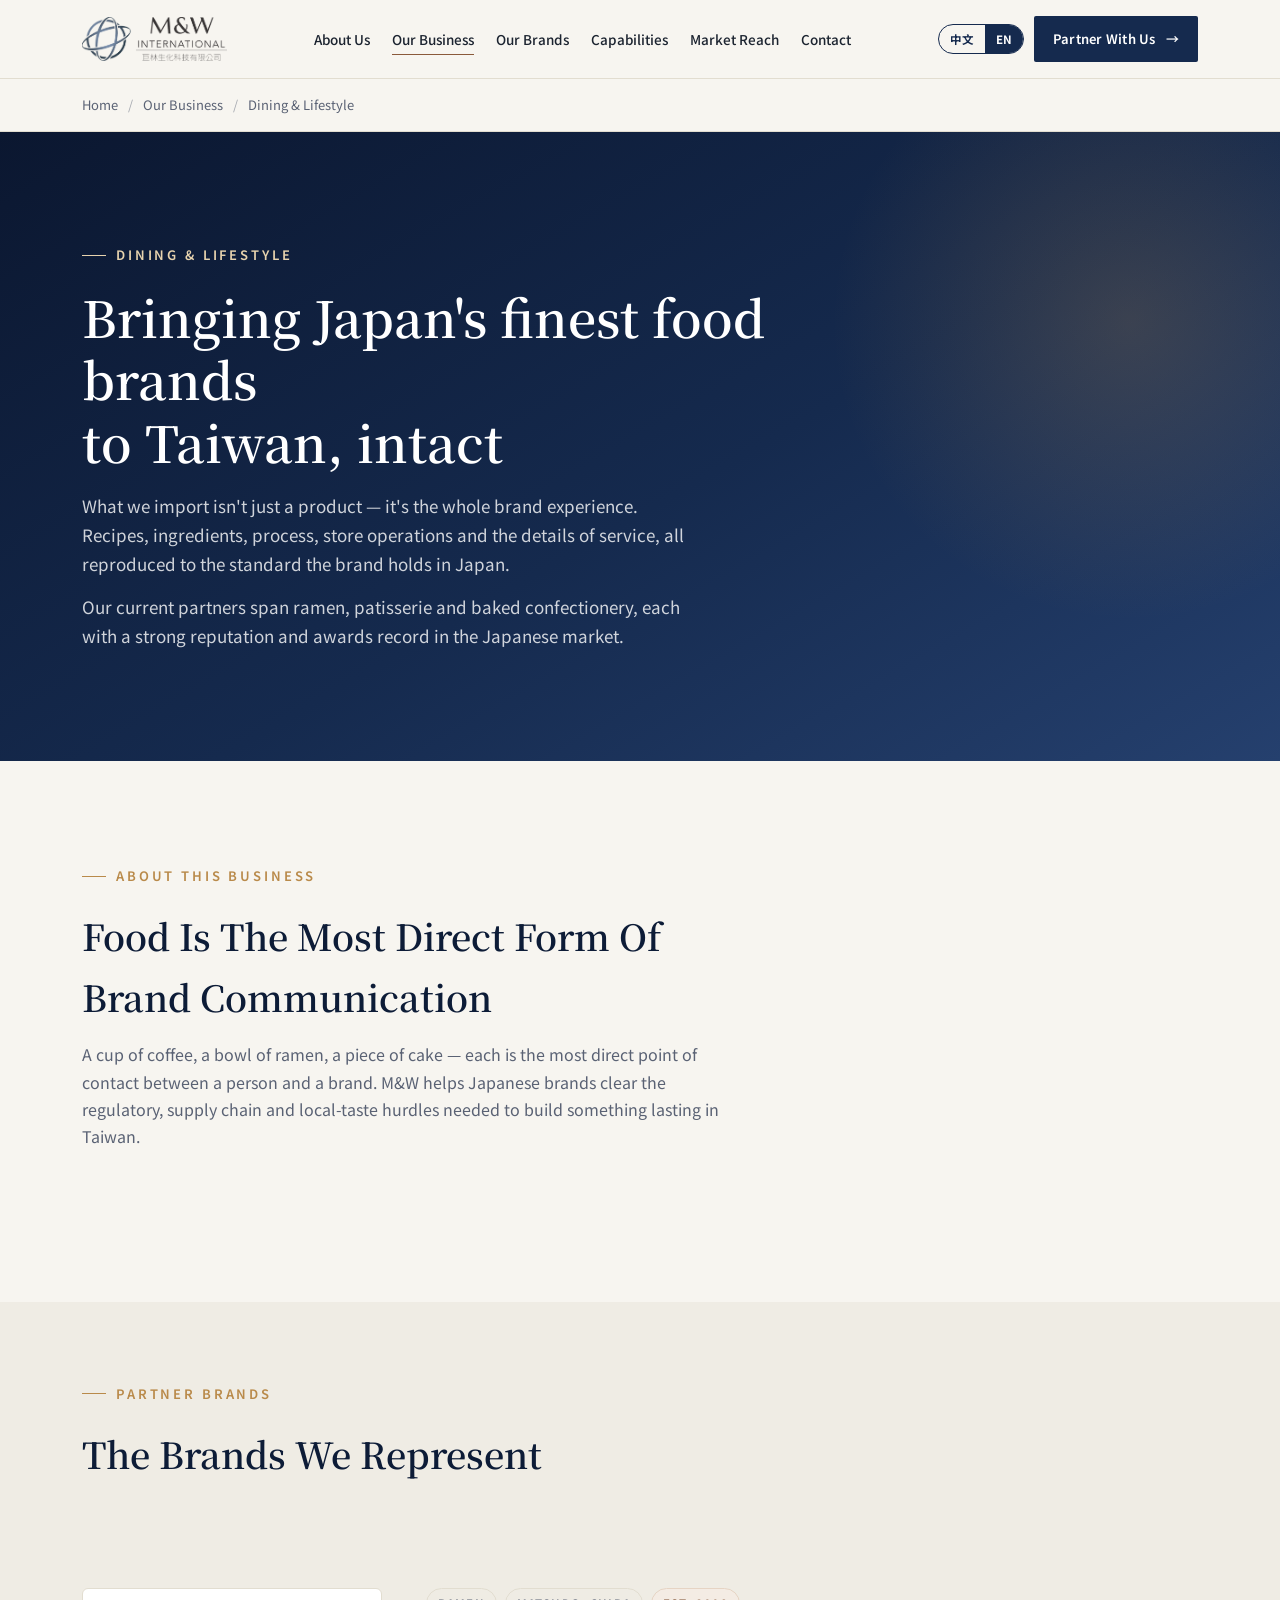
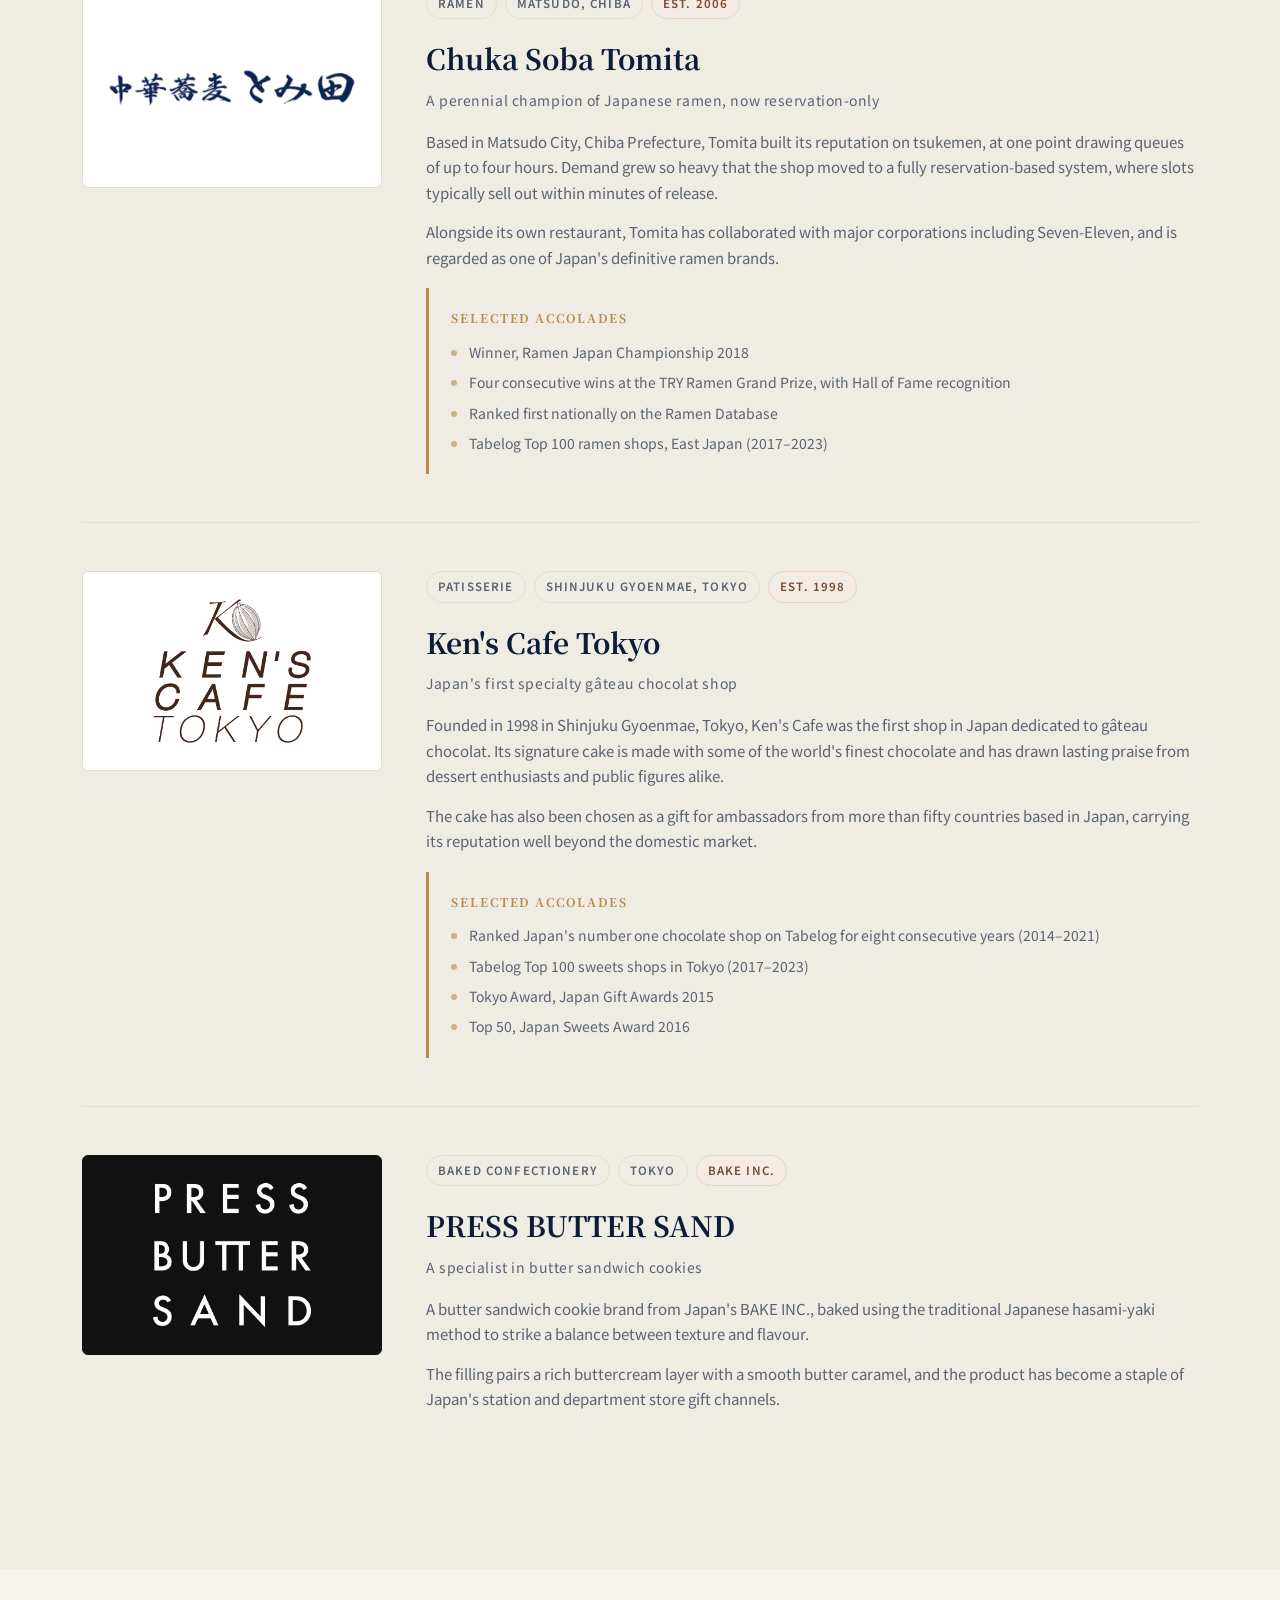
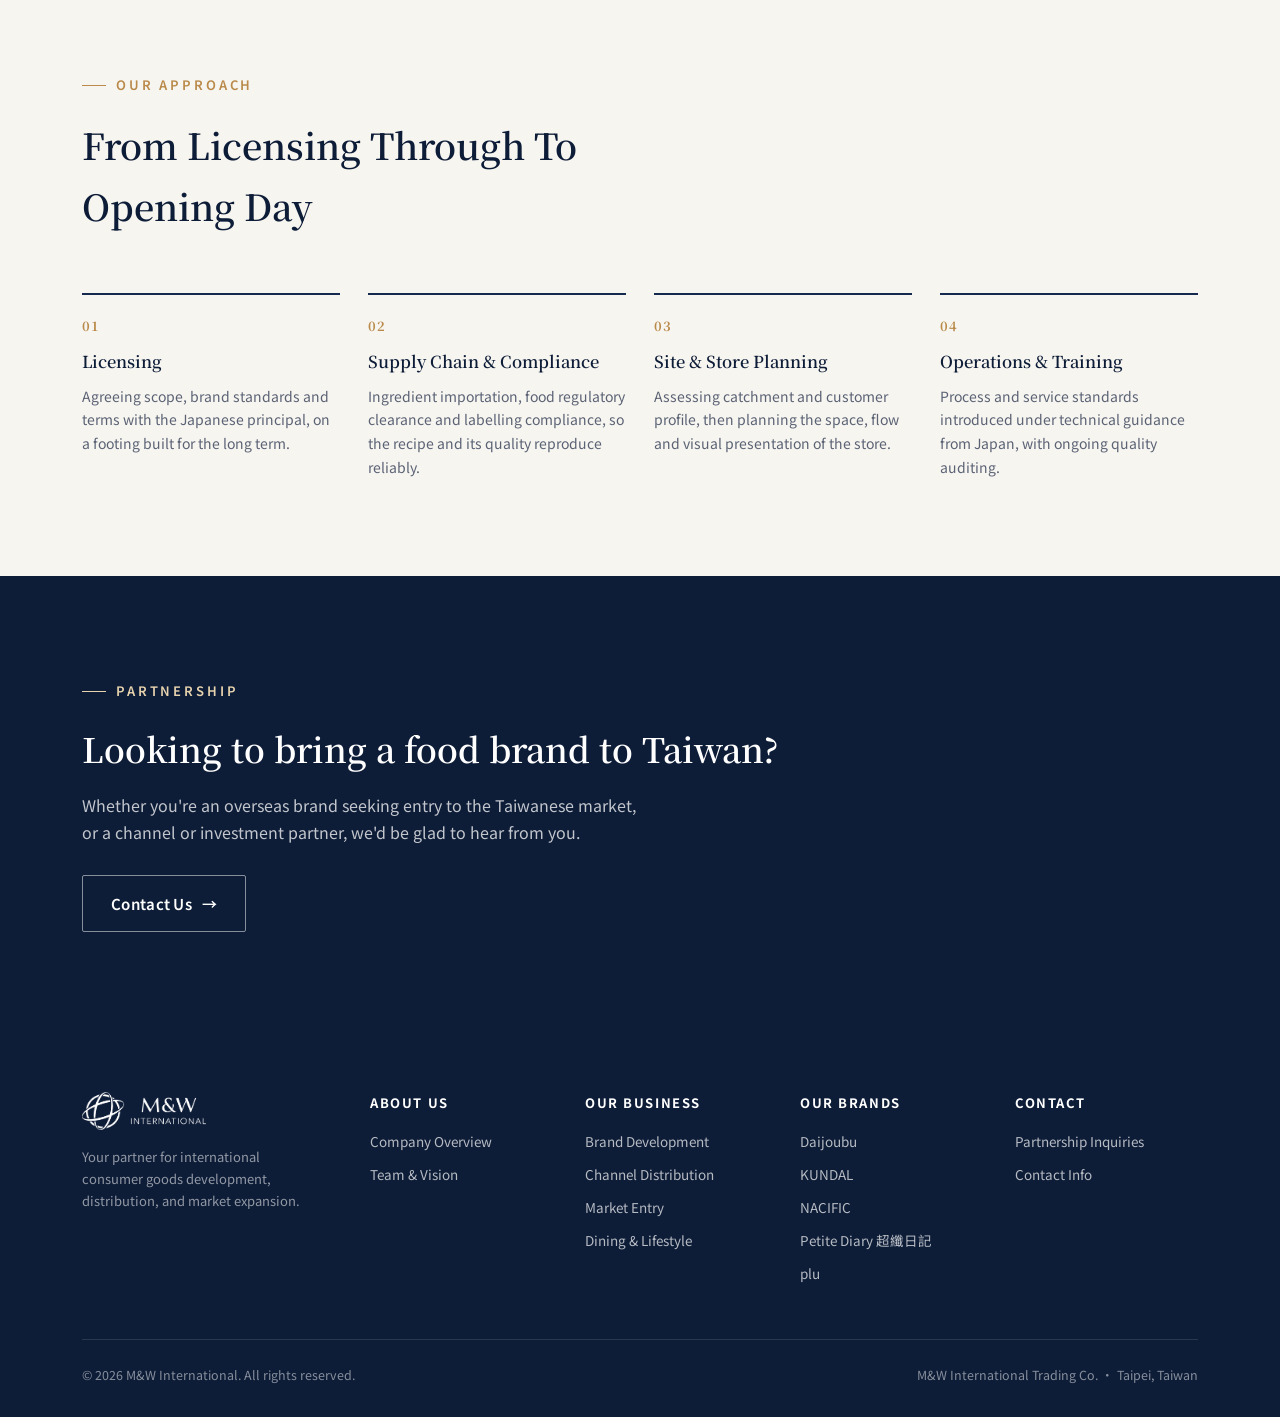
==== commit f0708aea: "Add files via upload" ====
--- a/dining.html
+++ b/dining.html
@@ -122,7 +122,7 @@
 <section class="dining-hero">
   <div class="wrap">
     <span class="eyebrow" data-i18n="heroKicker">餐飲與生活體驗</span>
-    <h1 data-i18n="heroH1">把日本頂尖的餐飲品牌，<br>完整地帶到台灣</h1>
+    <h1 data-i18n-html="heroH1">把日本頂尖的餐飲品牌，<br>完整地帶到台灣</h1>
     <p data-i18n="heroP1">我們引進的不只是產品，而是一整套品牌體驗——從食譜、原料、製程到門市營運與服務細節，力求在台灣重現品牌在日本的水準。</p>
     <p data-i18n="heroP2">目前合作品牌橫跨拉麵、甜點與烘焙三個品類，皆為在日本市場擁有高度評價與獎項紀錄的名店。</p>
   </div>
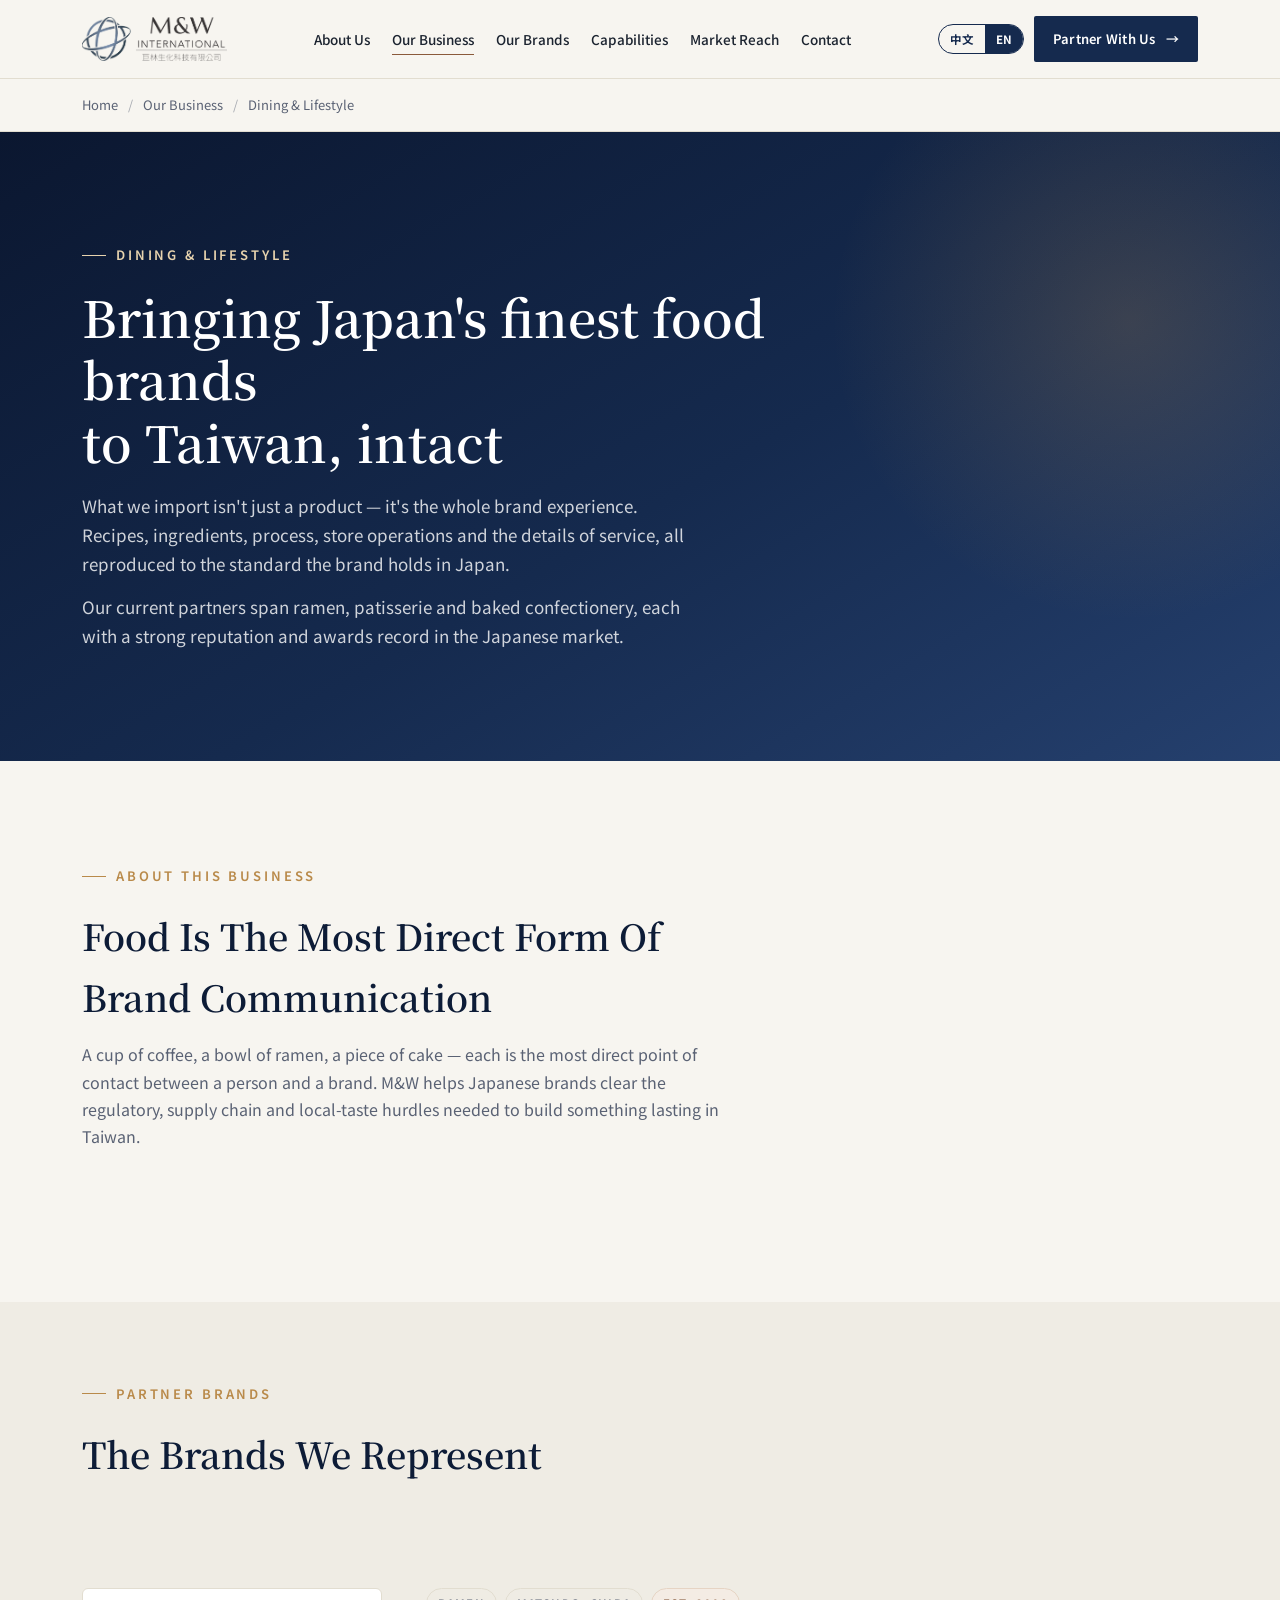
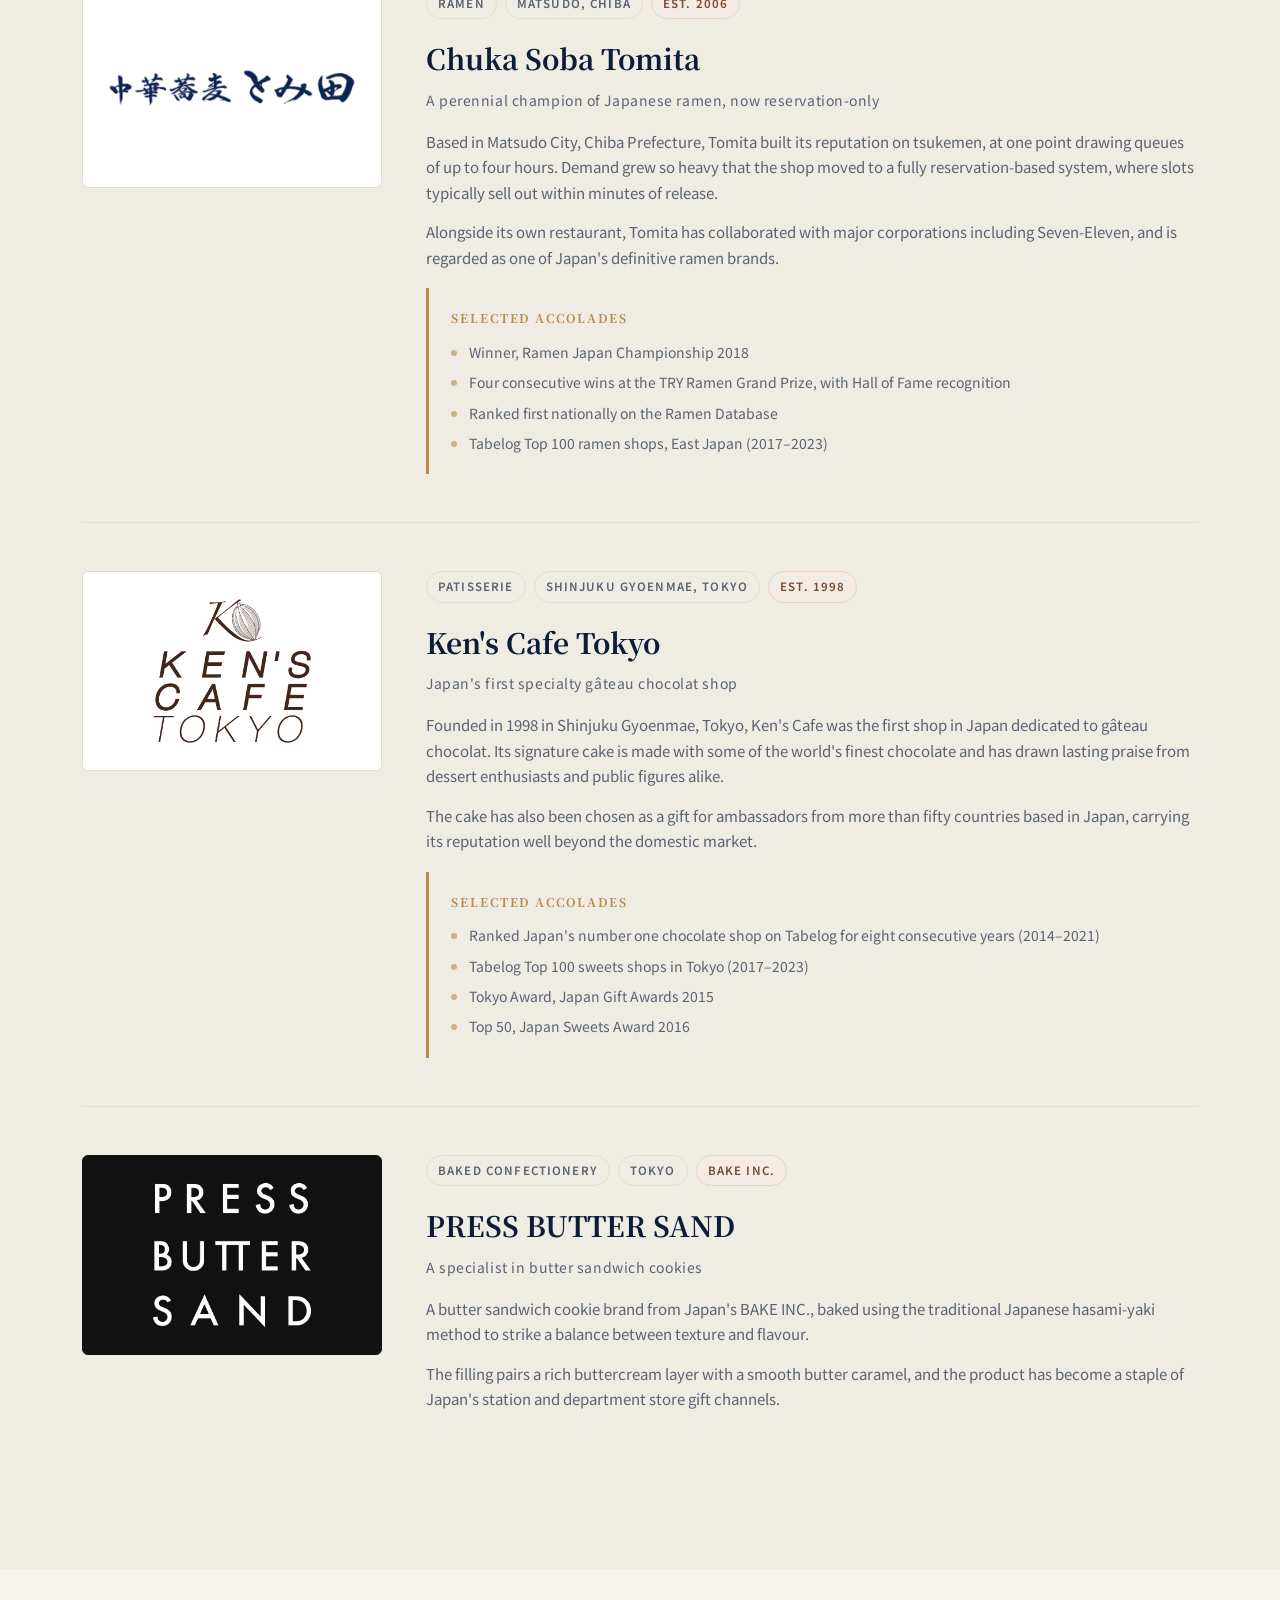
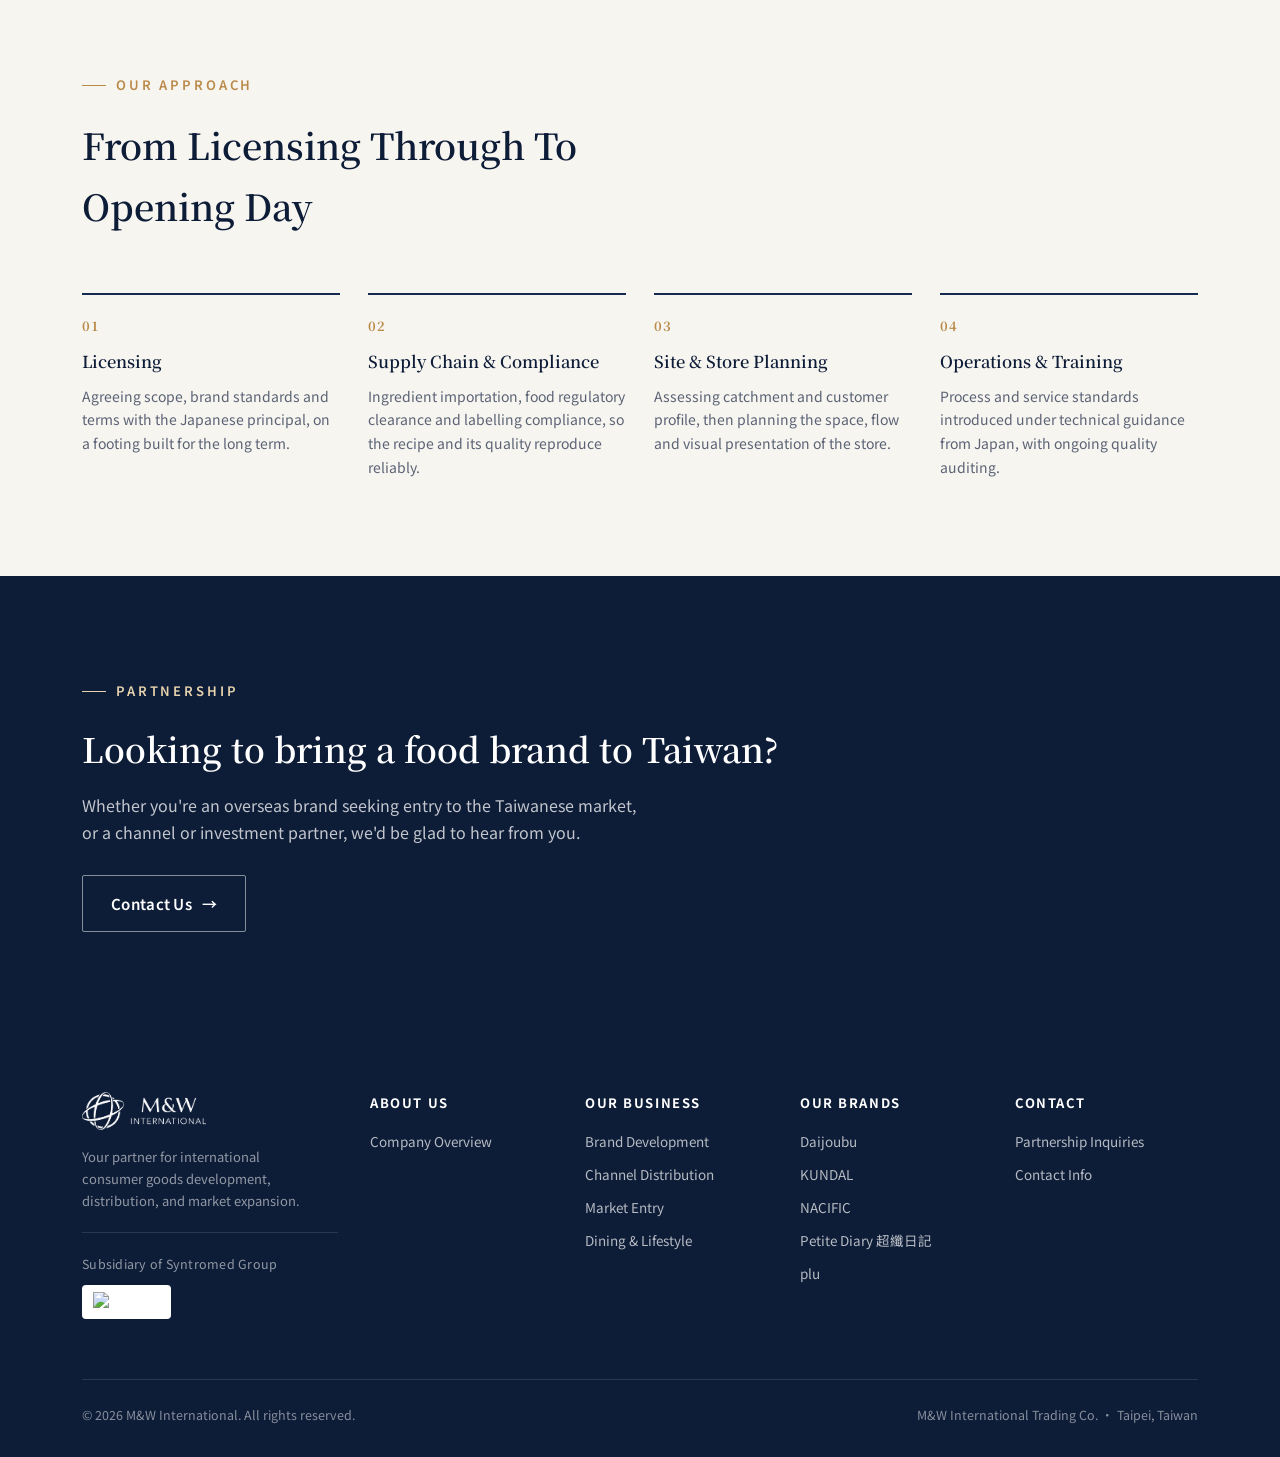
==== commit b6e9396b: "Add files via upload" ====
--- a/dining.html
+++ b/dining.html
@@ -8,7 +8,259 @@
 <link rel="preconnect" href="https://fonts.googleapis.com">
 <link rel="preconnect" href="https://fonts.gstatic.com" crossorigin>
 <link href="https://fonts.googleapis.com/css2?family=Noto+Serif+TC:wght@500;600;700&family=Noto+Sans+TC:wght@300;400;500;600;700&display=swap" rel="stylesheet">
-<link rel="stylesheet" href="brand.css">
+<style>
+/* ===== shared styles (was brand.css) ===== */
+/* =========================================================
+   M&W International — shared styles for brand pages
+   Used by: djb.html, kundal.html, nacific.html,
+            petite-diary.html, plu.html
+   ========================================================= */
+
+:root{
+  --navy:#152a4e;
+  --navy-deep:#0d1c37;
+  --navy-mid:#25406e;
+  --paper:#f7f5f0;
+  --paper-alt:#efece4;
+  --ink:#1c2430;
+  --ink-soft:#5a6274;
+  --line:#e2ddd0;
+  --gold:#b98a4a;
+  --gold-soft:#e7d3ae;
+  --radius:2px;
+  /* each page overrides --accent */
+  --accent:#152a4e;
+}
+
+*{box-sizing:border-box;margin:0;padding:0;}
+html{scroll-behavior:smooth;}
+body{
+  font-family:'Noto Sans TC', sans-serif;
+  color:var(--ink);
+  background:var(--paper);
+  line-height:1.7;
+  -webkit-font-smoothing:antialiased;
+}
+h1,h2,h3,h4,.serif{font-family:'Noto Serif TC', serif;}
+a{color:inherit;text-decoration:none;}
+img{max-width:100%;display:block;}
+ul{list-style:none;}
+
+.wrap{max-width:1180px;margin:0 auto;padding:0 32px;}
+section{padding:96px 0;}
+
+.eyebrow{
+  display:inline-flex;align-items:center;gap:10px;
+  font-size:13px;letter-spacing:.22em;text-transform:uppercase;
+  color:var(--gold);font-weight:600;margin-bottom:18px;
+}
+.eyebrow::before{content:"";width:24px;height:1px;background:currentColor;}
+
+.section-head{max-width:640px;margin-bottom:56px;}
+.section-head h2{font-size:clamp(24px,3vw,36px);font-weight:600;color:var(--navy-deep);margin-bottom:14px;}
+.section-head p{color:var(--ink-soft);font-size:16px;}
+.center{text-align:center;margin-left:auto;margin-right:auto;}
+
+/* ---------- buttons ---------- */
+.btn{
+  display:inline-flex;align-items:center;gap:10px;
+  padding:15px 28px;font-size:15px;font-weight:600;letter-spacing:.02em;
+  border-radius:var(--radius);cursor:pointer;border:1px solid transparent;
+  transition:transform .25s ease, background .25s ease, color .25s ease, border-color .25s ease;
+}
+.btn:hover{transform:translateY(-2px);}
+.btn-primary{background:var(--navy);color:#fff;}
+.btn-primary:hover{background:var(--navy-deep);}
+.btn-outline{border-color:var(--navy);color:var(--navy);}
+.btn-outline:hover{background:var(--navy);color:#fff;}
+.btn-accent{background:var(--accent);color:#fff;}
+.btn-accent:hover{filter:brightness(.9);}
+.btn-ghost-white{border-color:rgba(255,255,255,.5);color:#fff;}
+.btn-ghost-white:hover{background:#fff;color:var(--navy);}
+.arrow{transition:transform .25s ease;}
+.btn:hover .arrow{transform:translateX(4px);}
+
+.skip-link{
+  position:absolute;left:-9999px;top:0;background:var(--navy);color:#fff;
+  padding:10px 18px;z-index:200;
+}
+.skip-link:focus{left:0;}
+
+/* ---------- header ---------- */
+header{
+  position:sticky;top:0;z-index:100;background:rgba(247,245,240,.92);
+  backdrop-filter:blur(10px);border-bottom:1px solid var(--line);
+}
+.nav-inner{display:flex;align-items:center;justify-content:space-between;height:78px;gap:14px;}
+.logo{display:flex;align-items:center;gap:10px;flex:none;}
+.logo-img{height:44px;width:auto;display:block;}
+.logo-on-dark{display:inline-flex;}
+.logo-on-dark .logo-img{height:38px;}
+nav.primary ul{display:flex;gap:22px;font-size:13.5px;font-weight:500;white-space:nowrap;}
+nav.primary a{position:relative;padding:4px 0;color:var(--ink);}
+nav.primary a::after{content:"";position:absolute;left:0;bottom:-2px;width:0;height:1px;background:var(--navy);transition:width .25s ease;}
+nav.primary a:hover::after{width:100%;}
+nav.primary a.current::after{width:100%;background:var(--accent);}
+.nav-cta{display:flex;align-items:center;gap:10px;flex:none;}
+.nav-cta .btn{padding:11px 18px;font-size:13px;white-space:nowrap;}
+.menu-toggle{display:none;background:none;border:none;cursor:pointer;padding:6px;}
+.menu-toggle span{display:block;width:22px;height:2px;background:var(--navy);margin:5px 0;transition:.25s;}
+
+.lang-toggle{
+  display:flex;align-items:center;border:1px solid var(--navy);border-radius:20px;
+  overflow:hidden;font-size:11.5px;font-weight:700;letter-spacing:.02em;flex:none;
+}
+.lang-toggle button{
+  background:none;border:none;padding:6px 11px;cursor:pointer;color:var(--navy);
+  font-family:inherit;font-size:11.5px;font-weight:700;transition:background .2s ease,color .2s ease;
+}
+.lang-toggle button.active{background:var(--navy);color:#fff;}
+
+/* ---------- breadcrumb ---------- */
+.crumb{background:var(--paper);border-bottom:1px solid var(--line);}
+.crumb .wrap{display:flex;align-items:center;gap:10px;height:52px;font-size:13px;color:var(--ink-soft);}
+.crumb a:hover{color:var(--navy);}
+.crumb .sep{opacity:.5;}
+
+/* ---------- brand hero ---------- */
+.brand-hero{position:relative;overflow:hidden;height:520px;padding:0;}
+.brand-hero-bg{position:absolute;inset:0;z-index:0;background-size:cover;background-position:78% center;background-repeat:no-repeat;}
+.brand-hero-scrim{position:absolute;inset:0;z-index:1;}
+.brand-hero.on-light .brand-hero-scrim{
+  background:linear-gradient(90deg,rgba(255,255,255,.94) 0%,rgba(255,255,255,.8) 38%,rgba(255,255,255,.25) 64%,rgba(255,255,255,0) 84%);
+}
+.brand-hero.on-dark .brand-hero-scrim{
+  background:linear-gradient(90deg,rgba(8,10,16,.88) 0%,rgba(8,10,16,.66) 38%,rgba(8,10,16,.15) 64%,rgba(8,10,16,0) 84%);
+}
+.brand-hero-inner{position:relative;z-index:2;height:100%;display:flex;align-items:center;}
+.brand-hero-copy{max-width:560px;}
+.brand-hero h1{font-size:clamp(32px,4.6vw,56px);font-weight:600;line-height:1.2;margin-bottom:18px;}
+.brand-hero .lede{font-size:17px;margin-bottom:28px;max-width:480px;}
+.brand-hero .hero-actions{display:flex;gap:14px;flex-wrap:wrap;}
+.brand-hero.on-light h1{color:var(--navy-deep);}
+.brand-hero.on-light .lede{color:var(--ink-soft);}
+.brand-hero.on-light .eyebrow{color:var(--accent);}
+.brand-hero.on-dark h1{color:#fff;}
+.brand-hero.on-dark .lede{color:rgba(255,255,255,.88);}
+.brand-hero.on-dark .eyebrow{color:var(--gold-soft);}
+
+/* ---------- story ---------- */
+.story{background:var(--paper-alt);}
+.story-grid{display:grid;grid-template-columns:1.4fr .8fr;gap:44px;align-items:start;}
+.story h2{font-size:clamp(24px,3vw,36px);font-weight:600;color:var(--navy-deep);margin-bottom:20px;}
+.story p{color:var(--ink-soft);margin-bottom:16px;font-size:15.5px;}
+.story-box{background:#fff;border:1px solid var(--line);padding:32px 28px;border-radius:4px;}
+.story-box .icon{
+  width:44px;height:44px;border:1px solid var(--accent);border-radius:50%;
+  display:flex;align-items:center;justify-content:center;margin-bottom:20px;color:var(--accent);
+}
+.story-box p{font-size:15px;color:var(--ink-soft);margin:0;}
+
+/* ---------- product lineup ---------- */
+.lineup-grid{display:grid;grid-template-columns:repeat(4,1fr);gap:24px;}
+.product-card{
+  background:#fff;border:1px solid var(--line);border-radius:6px;overflow:hidden;
+  display:flex;flex-direction:column;transition:transform .3s ease, box-shadow .3s ease;
+}
+.product-card:hover{transform:translateY(-6px);box-shadow:0 14px 30px rgba(21,42,78,.12);}
+.product-thumb{
+  aspect-ratio:4/3;background:var(--paper-alt);
+  display:flex;align-items:center;justify-content:center;
+  color:var(--ink-soft);font-size:12px;letter-spacing:.14em;text-transform:uppercase;
+  border-bottom:1px solid var(--line);
+}
+.product-body{padding:22px 20px 26px;flex:1;display:flex;flex-direction:column;}
+.product-body .tag{font-size:11px;letter-spacing:.18em;text-transform:uppercase;color:var(--accent);font-weight:600;margin-bottom:8px;}
+.product-body h3{font-size:17px;font-weight:600;color:var(--navy-deep);margin-bottom:10px;}
+.product-body p{font-size:13.5px;color:var(--ink-soft);flex:1;}
+
+/* ---------- features ---------- */
+.features{background:var(--paper-alt);}
+.feature-grid{display:grid;grid-template-columns:repeat(3,1fr);gap:40px;}
+.feature h4{display:flex;align-items:center;gap:10px;font-size:17px;font-weight:600;color:var(--navy-deep);margin-bottom:14px;padding-bottom:14px;border-bottom:1px solid var(--line);}
+.feature h4 .ic{width:22px;height:22px;color:var(--accent);flex:none;}
+.feature p{font-size:14px;color:var(--ink-soft);}
+
+/* ---------- specs table ---------- */
+.spec-table{width:100%;border-collapse:collapse;font-size:14.5px;}
+.spec-table th,.spec-table td{text-align:left;padding:16px 18px;border-bottom:1px solid var(--line);}
+.spec-table th{width:32%;color:var(--navy-deep);font-weight:600;background:var(--paper-alt);}
+.spec-table td{color:var(--ink-soft);}
+
+/* ---------- channels ---------- */
+.channel-row{display:grid;grid-template-columns:repeat(4,1fr);gap:16px;}
+.channel{
+  border:1px solid var(--line);background:#fff;border-radius:4px;
+  padding:22px 18px;text-align:center;font-size:14px;color:var(--ink-soft);
+}
+.channel b{display:block;color:var(--navy-deep);font-size:15px;margin-bottom:4px;}
+
+/* ---------- CTA band ---------- */
+.cta{background:var(--navy-deep);color:#fff;}
+.cta h2{font-size:clamp(24px,3vw,34px);font-weight:600;margin-bottom:14px;}
+.cta p{color:rgba(255,255,255,.75);max-width:560px;margin-bottom:28px;}
+.cta .eyebrow{color:var(--gold-soft);}
+.cta-actions{display:flex;gap:14px;flex-wrap:wrap;}
+
+/* ---------- sibling brands ---------- */
+.siblings{display:grid;grid-template-columns:repeat(4,1fr);gap:16px;}
+.sibling{
+  border:1px solid var(--line);background:#fff;border-radius:6px;padding:24px 20px;
+  transition:transform .25s ease, box-shadow .25s ease;
+}
+.sibling:hover{transform:translateY(-4px);box-shadow:0 12px 26px rgba(21,42,78,.1);}
+.sibling .tag{font-size:11px;letter-spacing:.16em;text-transform:uppercase;color:var(--gold);font-weight:600;}
+.sibling h4{font-size:18px;color:var(--navy-deep);margin:8px 0 10px;}
+.sibling span{font-size:13px;color:var(--navy);font-weight:600;}
+
+/* ---------- footer ---------- */
+footer{background:var(--navy-deep);color:rgba(255,255,255,.7);padding:64px 0 32px;}
+.footer-grid{display:grid;grid-template-columns:1.4fr repeat(4,1fr);gap:32px;margin-bottom:44px;}
+footer h5{color:#fff;font-size:13px;letter-spacing:.12em;text-transform:uppercase;margin-bottom:16px;}
+footer ul li{margin-bottom:10px;font-size:13.5px;}
+footer ul a:hover{color:#fff;}
+.footer-bottom{
+  border-top:1px solid rgba(255,255,255,.12);padding-top:24px;
+  display:flex;justify-content:space-between;flex-wrap:wrap;gap:10px;font-size:12.5px;
+  color:rgba(255,255,255,.5);
+}
+
+/* ---------- placeholder marker ---------- */
+.ph{
+  display:inline-block;font-size:11px;letter-spacing:.1em;text-transform:uppercase;
+  background:var(--gold-soft);color:#5a4319;padding:2px 8px;border-radius:2px;
+  margin-left:8px;vertical-align:middle;font-weight:700;
+}
+
+/* ---------- responsive ---------- */
+@media (max-width:960px){
+  .story-grid{grid-template-columns:1fr;}
+  .lineup-grid{grid-template-columns:repeat(2,1fr);}
+  .feature-grid{grid-template-columns:1fr;gap:28px;}
+  .channel-row{grid-template-columns:repeat(2,1fr);}
+  .siblings{grid-template-columns:repeat(2,1fr);}
+  .footer-grid{grid-template-columns:1fr 1fr;}
+  nav.primary{display:none;}
+  .menu-toggle{display:block;}
+}
+@media (max-width:640px){
+  section{padding:64px 0;}
+  .wrap{padding:0 20px;}
+  .brand-hero{height:auto;padding:56px 0 300px;}
+  .brand-hero-bg{background-position:80% bottom;}
+  .brand-hero.on-light .brand-hero-scrim{background:linear-gradient(180deg,rgba(255,255,255,.95) 0%,rgba(255,255,255,.85) 40%,rgba(255,255,255,0) 75%);}
+  .brand-hero.on-dark .brand-hero-scrim{background:linear-gradient(180deg,rgba(8,10,16,.92) 0%,rgba(8,10,16,.7) 40%,rgba(8,10,16,0) 75%);}
+  .lineup-grid{grid-template-columns:1fr;}
+  .channel-row{grid-template-columns:1fr;}
+  .siblings{grid-template-columns:1fr;}
+  .spec-table th{width:40%;}
+}
+@media (prefers-reduced-motion: reduce){
+  html{scroll-behavior:auto;}
+  *{transition:none !important;}
+}
+
+</style>
 <style>
   :root{--accent:#8a5a3b;}
 
@@ -70,7 +322,7 @@
 <header>
   <div class="wrap nav-inner">
     <a class="logo" href="index.html">
-      <img class="logo-img" src="mw-logo-cn.png" alt="M&amp;W International 巨林生化科技有限公司">
+      <img class="logo-img" src="mw-logo-cn.png" alt="M&amp;W International 巨林生化科技有限公司" width="641" height="195">
     </a>
     <nav class="primary" aria-label="Main navigation">
       <ul>
@@ -78,7 +330,7 @@
         <li><a class="current" href="index.html#business" data-i18n="navBusiness">我們的事業</a></li>
         <li><a href="index.html#brands" data-i18n="navBrands">品牌產品</a></li>
         <li><a href="index.html#capabilities" data-i18n="navCapabilities">核心能力</a></li>
-        <li><a href="index.html#market" data-i18n="navMarket">市場布局</a></li>
+        <li><a href="index.html#market" data-i18n="navMarket">市場佈局</a></li>
         <li><a href="index.html#contact" data-i18n="navContact">聯絡我們</a></li>
       </ul>
     </nav>
@@ -99,7 +351,7 @@
       <li><a href="index.html#business" data-i18n="navBusiness">我們的事業</a></li>
       <li><a href="index.html#brands" data-i18n="navBrands">品牌產品</a></li>
       <li><a href="index.html#capabilities" data-i18n="navCapabilities">核心能力</a></li>
-      <li><a href="index.html#market" data-i18n="navMarket">市場布局</a></li>
+      <li><a href="index.html#market" data-i18n="navMarket">市場佈局</a></li>
       <li><a href="index.html#contact" data-i18n="navContact">聯絡我們</a></li>
     </ul>
   </nav>
@@ -150,7 +402,7 @@
     <!-- ─────────── Tomita ─────────── -->
     <article class="partner">
       <div class="partner-logo">
-        <img src="logo-tomita.png" alt="中華蕎麥 とみ田">
+        <img src="logo-tomita.png" alt="中華蕎麥 とみ田" width="594" height="96">
       </div>
       <div>
         <div class="partner-meta">
@@ -177,7 +429,7 @@
     <!-- ─────────── Ken's Cafe Tokyo ─────────── -->
     <article class="partner">
       <div class="partner-logo">
-        <img src="logo-kens-cafe.png" alt="Ken's Cafe Tokyo">
+        <img src="logo-kens-cafe.png" alt="Ken's Cafe Tokyo" width="285" height="260">
       </div>
       <div>
         <div class="partner-meta">
@@ -204,7 +456,7 @@
     <!-- ─────────── PRESS BUTTER SAND ─────────── -->
     <article class="partner">
       <div class="partner-logo on-dark">
-        <img src="logo-press-butter-sand.png" alt="PRESS BUTTER SAND">
+        <img src="logo-press-butter-sand.png" alt="PRESS BUTTER SAND" width="521" height="474">
       </div>
       <div>
         <div class="partner-meta">
@@ -274,15 +526,23 @@
     <div class="footer-grid">
       <div>
         <div class="logo logo-on-dark" style="margin-bottom:16px;">
-          <img class="logo-img" src="mw-logo-en-white.png" alt="M&amp;W International">
+          <img class="logo-img" src="mw-logo-en-white.png" alt="M&amp;W International" width="633" height="194">
         </div>
         <p style="font-size:13px;max-width:230px;color:rgba(255,255,255,.55);" data-i18n="footerTagline">國際消費品開發、代理與市場拓展夥伴。</p>
+        <div style="margin-top:20px;padding-top:20px;border-top:1px solid rgba(255,255,255,.12);">
+          <p style="font-size:12.5px;letter-spacing:.02em;color:rgba(255,255,255,.55);margin-bottom:10px;max-width:230px;" data-i18n="parentLabel">中美企業集團</p>
+          <a href="https://syntromed.com/" target="_blank" rel="noopener" style="display:inline-flex;align-items:center;text-decoration:none;">
+            <span style="background:#fff;border-radius:4px;padding:7px 11px;display:inline-flex;align-items:center;">
+              <img src="syntromed_logo.svg" alt="Syntromed" width="161" height="48" style="height:20px;width:auto;display:block;">
+            </span>
+          </a>
+        </div>
       </div>
       <div>
         <h5 data-i18n="navAbout">關於我們</h5>
         <ul>
           <li><a href="index.html#about" data-i18n="fCompanyOverview">公司介紹</a></li>
-          <li><a href="index.html#about" data-i18n="fTeamVision">團隊與願景</a></li>
+          
         </ul>
       </div>
       <div>
@@ -419,6 +679,168 @@
   }
 };
 </script>
-<script src="brand.js"></script>
+<script>
+/* ===== shared behaviour (was brand.js) ===== */
+/* =========================================================
+   M&W International — shared behaviour for brand pages
+   Language toggle + mobile menu.
+   Each brand page defines window.PAGE_I18N = { zh:{...}, en:{...} }
+   before loading this file; those keys are merged on top of the
+   shared chrome strings below.
+   ========================================================= */
+
+(function () {
+  'use strict';
+
+  var CHROME = {
+    zh: {
+      skip: "跳至主要內容",
+      navAbout: "關於我們", navBusiness: "我們的事業", navBrands: "品牌產品",
+      navCapabilities: "核心能力", navMarket: "市場佈局", navContact: "聯絡我們",
+      navCta: "合作夥伴洽談",
+      crumbHome: "首頁", crumbBrands: "品牌產品",
+      storyEyebrow: "品牌故事",
+      lineupEyebrow: "產品系列", lineupH2: "產品陣容",
+      lineupSub: "以下為產品版位範例，實際品項與圖片待補。",
+      featuresEyebrow: "產品特色", featuresH2: "為什麼選擇這個品牌",
+      specsEyebrow: "產品規格", specsH2: "規格與認證",
+      specName: "品名", specSize: "規格容量", specOrigin: "產地",
+      specShelf: "保存期限", specCert: "認證",
+      channelEyebrow: "銷售通路", channelH2: "哪裡買得到",
+      channelSub: "通路資訊待補，以下為版位示意。",
+      ch1: "連鎖零售", ch1d: "全台主要通路", ch2: "電商平台", ch2d: "線上購物通路",
+      ch3: "餐飲通路", ch3d: "餐廳與飲品店", ch4: "海外市場", ch4d: "亞太地區代理",
+      ctaEyebrow: "合作洽談", ctaH2: "想代理或引進這個品牌？",
+      ctaP: "無論您是零售通路、餐飲業者或海外代理夥伴，我們都樂於一同討論合作方式。",
+      ctaBtn1: "聯絡我們", ctaBtn2: "回到品牌總覽",
+      sibEyebrow: "其他品牌", sibH2: "探索更多品牌",
+      sibMore: "了解更多",
+      footerTagline: "國際消費品開發、代理與市場拓展夥伴。",
+      fCompanyOverview: "公司介紹", parentLabel: "中美企業集團",
+      fPartnerInquiries: "合作洽談", fContactInfo: "聯絡資訊",
+      biz1Title: "品牌開發", biz2Title: "通路代理", biz3Title: "市場進入", biz4Title: "餐飲與生活體驗",
+      cap1Title: "策略規劃", cap2Title: "創意設計", cap3Title: "商業執行",
+      fPetiteDiary: "超纖日記 Petite Diary",
+      copyright: "© 2026 M&W International. All rights reserved.",
+      footerAddr: "巨林生化科技有限公司・台北，台灣",
+      phLabel: "待補"
+    },
+    en: {
+      skip: "Skip to main content",
+      navAbout: "About Us", navBusiness: "Our Business", navBrands: "Our Brands",
+      navCapabilities: "Capabilities", navMarket: "Market Reach", navContact: "Contact",
+      navCta: "Partner With Us",
+      crumbHome: "Home", crumbBrands: "Our Brands",
+      storyEyebrow: "Brand Story",
+      lineupEyebrow: "Product Range", lineupH2: "The Lineup",
+      lineupSub: "Placeholder slots below — final products and photography to be added.",
+      featuresEyebrow: "Why It Works", featuresH2: "What Sets This Brand Apart",
+      specsEyebrow: "Specifications", specsH2: "Specs & Certifications",
+      specName: "Product name", specSize: "Size / volume", specOrigin: "Country of origin",
+      specShelf: "Shelf life", specCert: "Certifications",
+      channelEyebrow: "Availability", channelH2: "Where To Buy",
+      channelSub: "Channel details to be confirmed — layout shown for reference.",
+      ch1: "Retail Chains", ch1d: "Major retailers nationwide", ch2: "E-commerce", ch2d: "Online marketplaces",
+      ch3: "Foodservice", ch3d: "Restaurants & beverage bars", ch4: "Export Markets", ch4d: "Asia-Pacific distribution",
+      ctaEyebrow: "Partnership", ctaH2: "Interested in carrying this brand?",
+      ctaP: "Whether you are a retailer, a foodservice operator or an overseas distributor, we'd be glad to talk it through.",
+      ctaBtn1: "Contact Us", ctaBtn2: "Back to All Brands",
+      sibEyebrow: "More Brands", sibH2: "Explore Our Other Brands",
+      sibMore: "Learn more",
+      footerTagline: "Your partner for international consumer goods development, distribution, and market expansion.",
+      fCompanyOverview: "Company Overview", parentLabel: "Subsidiary of Syntromed Group",
+      fPartnerInquiries: "Partnership Inquiries", fContactInfo: "Contact Info",
+      biz1Title: "Brand Development", biz2Title: "Channel Distribution", biz3Title: "Market Entry", biz4Title: "Dining & Lifestyle",
+      cap1Title: "Strategic Planning", cap2Title: "Creative & Design", cap3Title: "Commercial Execution",
+      fPetiteDiary: "Petite Diary 超纖日記",
+      copyright: "© 2026 M&W International. All rights reserved.",
+      footerAddr: "M&W International Trading Co. · Taipei, Taiwan",
+      phLabel: "TBC"
+    }
+  };
+
+  function merge(base, extra) {
+    var out = {}, k;
+    for (k in base) { if (Object.prototype.hasOwnProperty.call(base, k)) out[k] = base[k]; }
+    if (extra) { for (k in extra) { if (Object.prototype.hasOwnProperty.call(extra, k)) out[k] = extra[k]; } }
+    return out;
+  }
+
+  var page = window.PAGE_I18N || { zh: {}, en: {} };
+  var dicts = {
+    zh: merge(CHROME.zh, page.zh),
+    en: merge(CHROME.en, page.en)
+  };
+
+  function applyLang(lang) {
+    var dict = dicts[lang];
+    if (!dict) return;
+
+    document.documentElement.lang = (lang === 'zh') ? 'zh-Hant' : 'en';
+
+    if (dict.pageTitle) document.title = dict.pageTitle;
+    var desc = document.getElementById('pageDesc');
+    if (desc && dict.pageDesc) desc.setAttribute('content', dict.pageDesc.replace(/&amp;/g, '&'));
+
+    document.querySelectorAll('[data-i18n]').forEach(function (el) {
+      var key = el.getAttribute('data-i18n');
+      if (dict[key] !== undefined) el.textContent = dict[key].replace(/&amp;/g, '&');
+    });
+    document.querySelectorAll('[data-i18n-html]').forEach(function (el) {
+      var key = el.getAttribute('data-i18n-html');
+      if (dict[key] !== undefined) el.innerHTML = dict[key];
+    });
+    document.querySelectorAll('[data-i18n-aria]').forEach(function (el) {
+      var key = el.getAttribute('data-i18n-aria');
+      if (dict[key] !== undefined) el.setAttribute('aria-label', dict[key]);
+    });
+
+    var zhBtn = document.getElementById('langZh');
+    var enBtn = document.getElementById('langEn');
+    if (zhBtn && enBtn) {
+      zhBtn.classList.toggle('active', lang === 'zh');
+      zhBtn.setAttribute('aria-pressed', String(lang === 'zh'));
+      enBtn.classList.toggle('active', lang === 'en');
+      enBtn.setAttribute('aria-pressed', String(lang === 'en'));
+    }
+
+    try { localStorage.setItem('mw_lang', lang); } catch (e) {}
+  }
+
+  document.addEventListener('DOMContentLoaded', function () {
+    var zhBtn = document.getElementById('langZh');
+    var enBtn = document.getElementById('langEn');
+    if (zhBtn) zhBtn.addEventListener('click', function () { applyLang('zh'); });
+    if (enBtn) enBtn.addEventListener('click', function () { applyLang('en'); });
+
+    // same storage key as index.html, so language carries across pages
+    var initial = 'zh';
+    try {
+      var saved = localStorage.getItem('mw_lang');
+      if (saved === 'zh' || saved === 'en') initial = saved;
+      else if (navigator.language && navigator.language.toLowerCase().indexOf('zh') === -1) initial = 'en';
+    } catch (e) {}
+    applyLang(initial);
+
+    // mobile menu
+    var toggle = document.getElementById('menuToggle');
+    var mobileNav = document.getElementById('mobileNav');
+    if (toggle && mobileNav) {
+      toggle.addEventListener('click', function () {
+        var open = mobileNav.style.display === 'block';
+        mobileNav.style.display = open ? 'none' : 'block';
+        toggle.setAttribute('aria-expanded', String(!open));
+      });
+      mobileNav.querySelectorAll('a').forEach(function (a) {
+        a.addEventListener('click', function () {
+          mobileNav.style.display = 'none';
+          toggle.setAttribute('aria-expanded', 'false');
+        });
+      });
+    }
+  });
+})();
+
+</script>
 </body>
 </html>
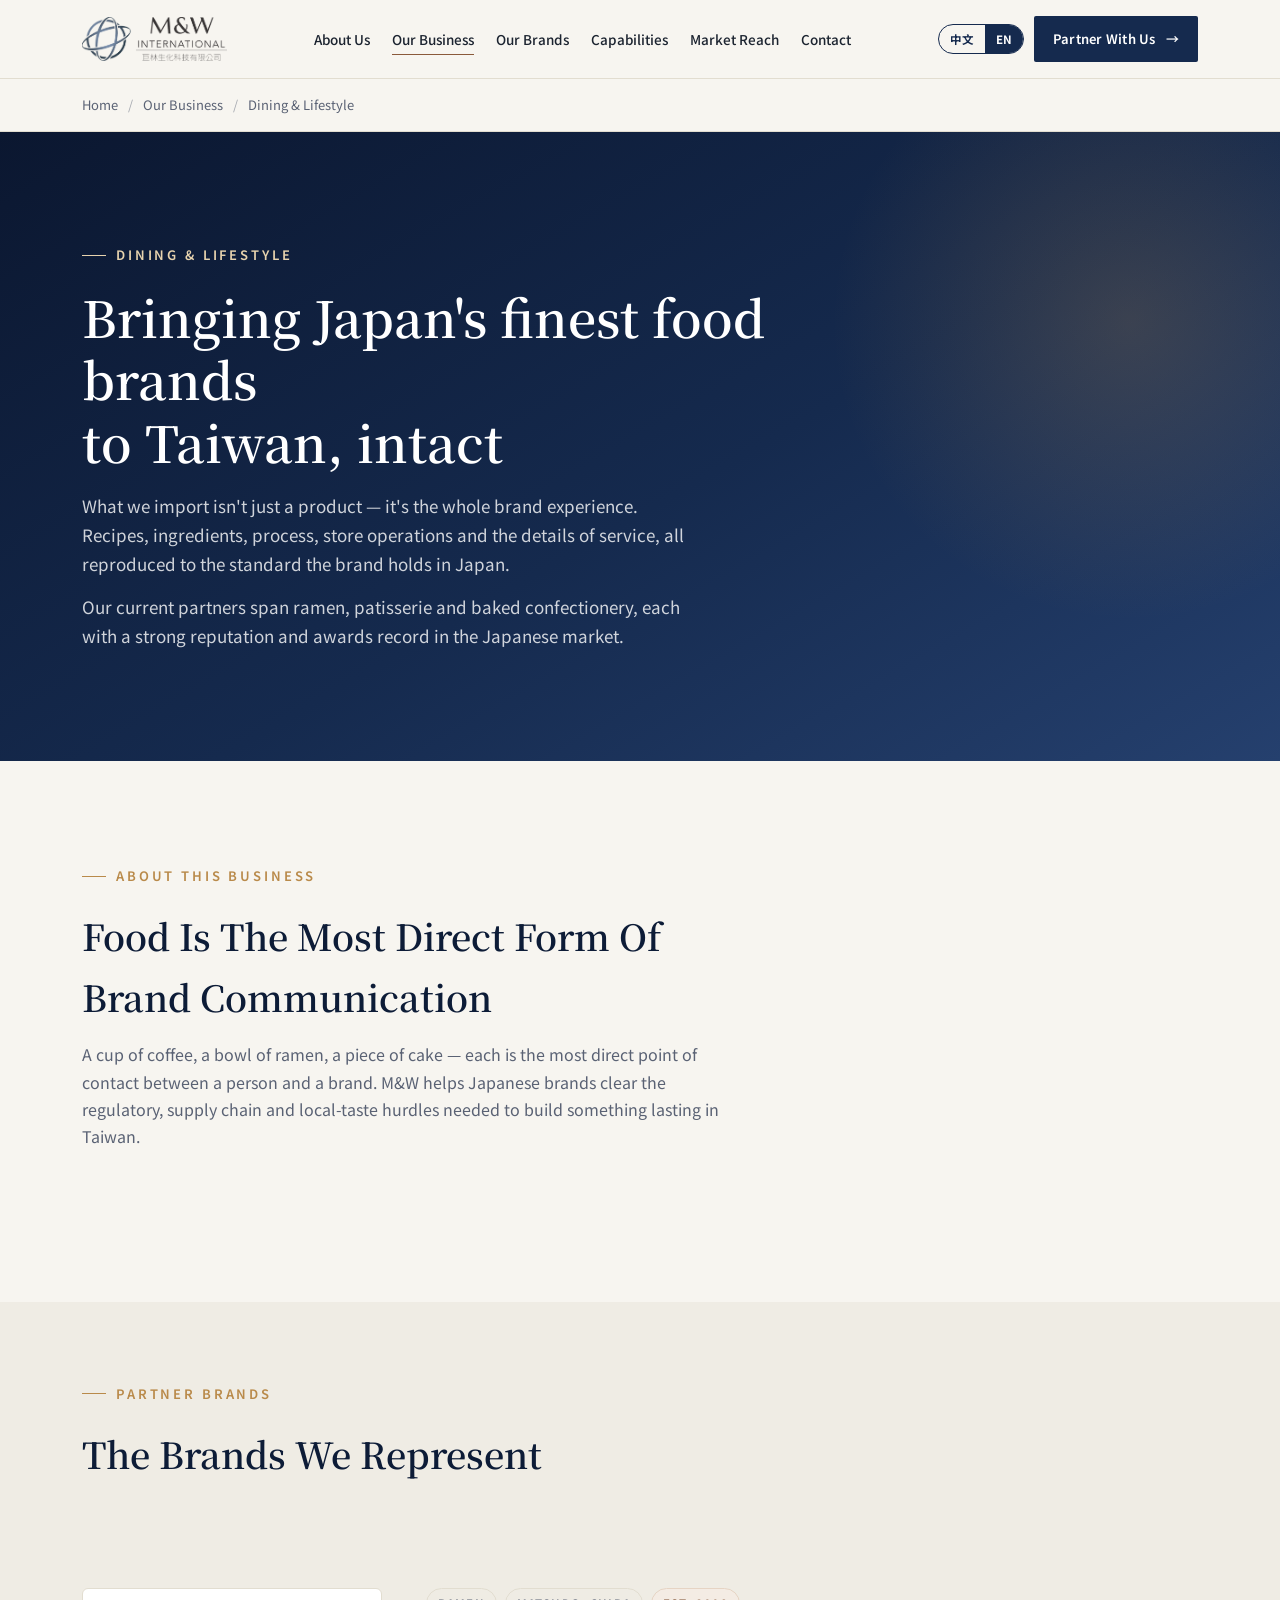
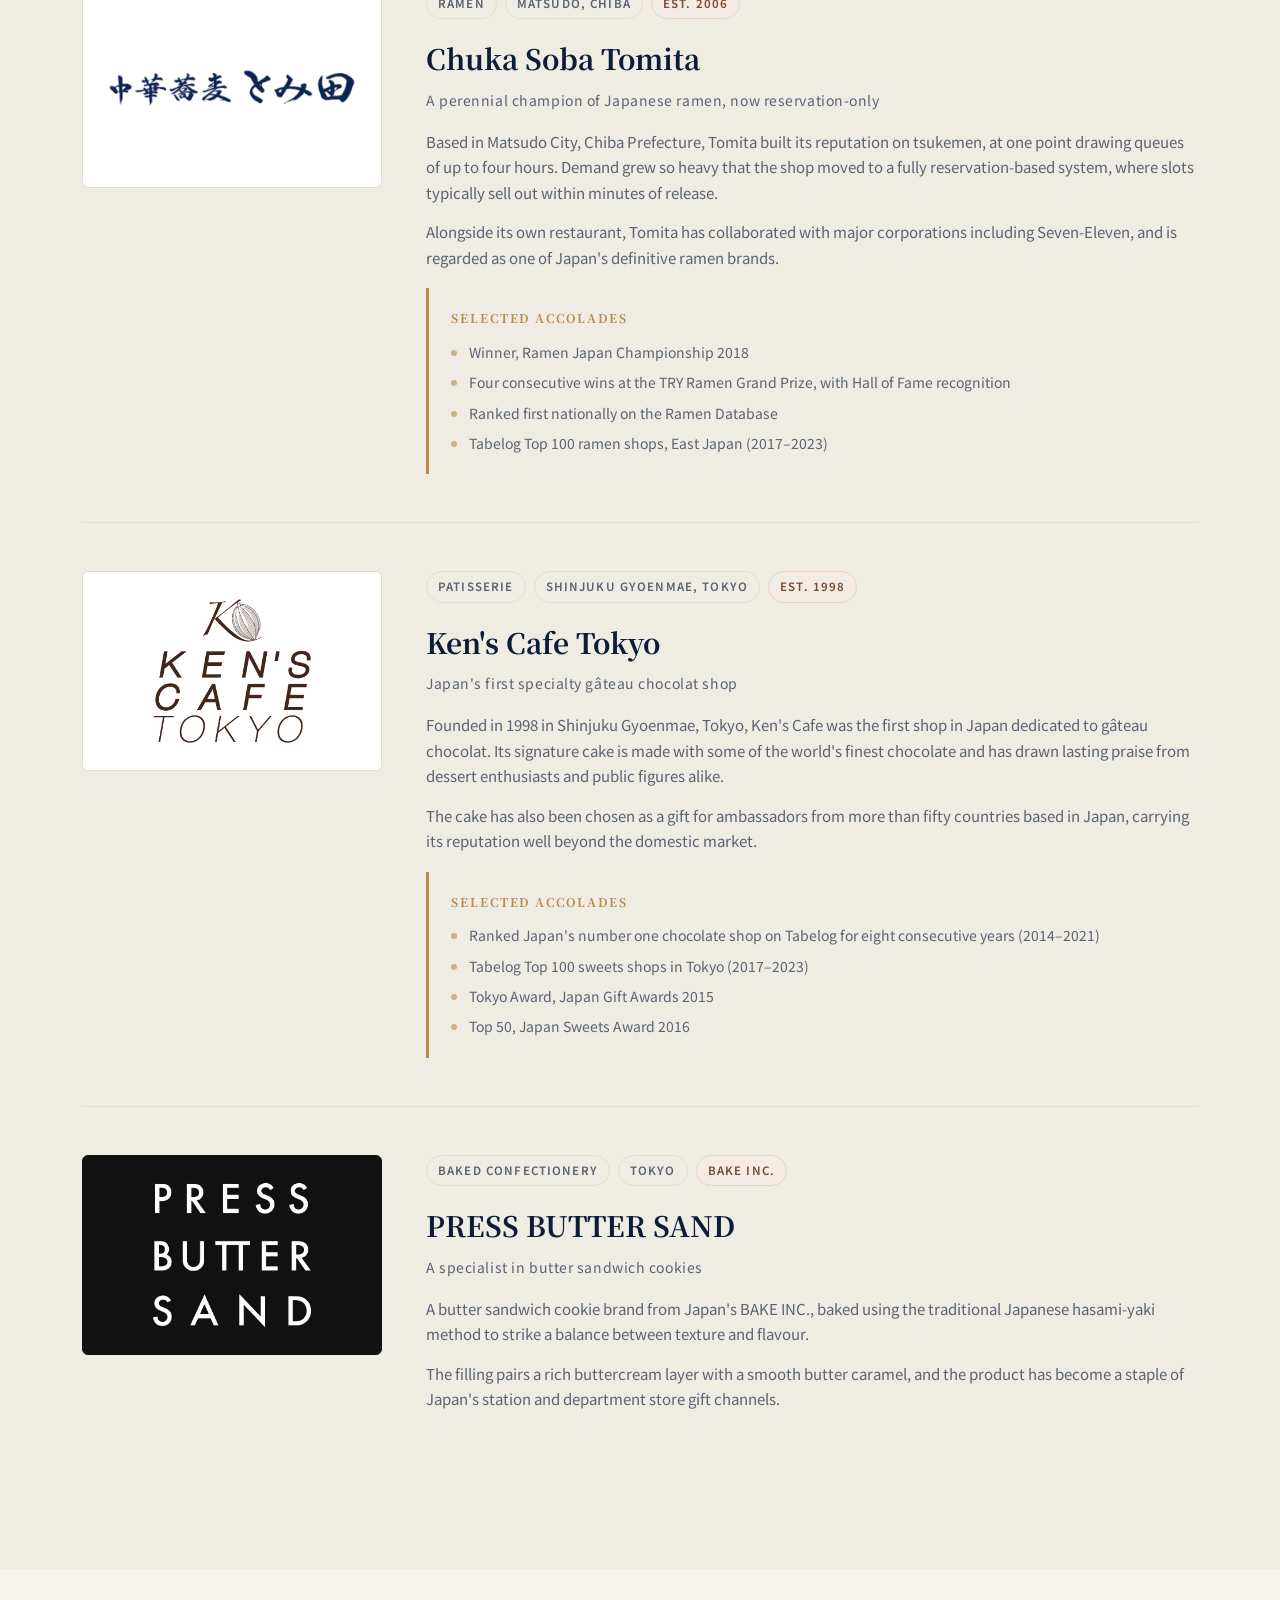
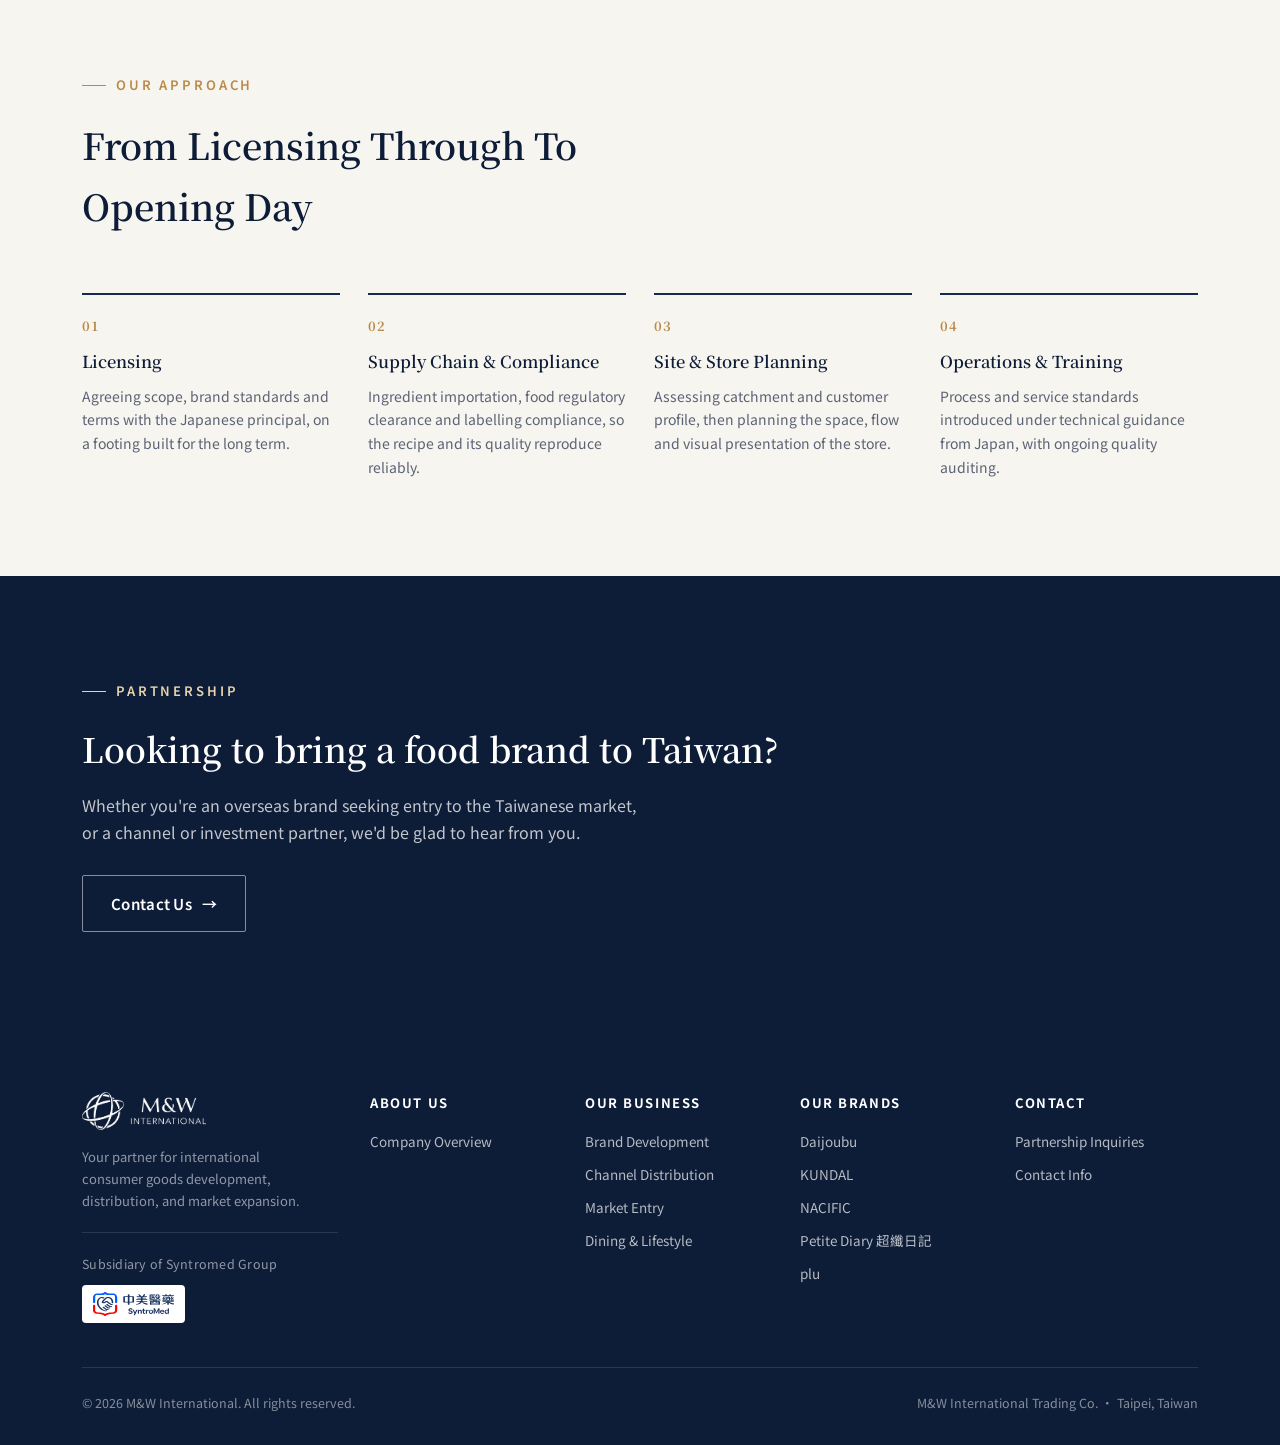
==== commit fcc48307: "Add files via upload" ====
--- a/dining.html
+++ b/dining.html
@@ -533,7 +533,7 @@
           <p style="font-size:12.5px;letter-spacing:.02em;color:rgba(255,255,255,.55);margin-bottom:10px;max-width:230px;" data-i18n="parentLabel">中美企業集團</p>
           <a href="https://syntromed.com/" target="_blank" rel="noopener" style="display:inline-flex;align-items:center;text-decoration:none;">
             <span style="background:#fff;border-radius:4px;padding:7px 11px;display:inline-flex;align-items:center;">
-              <img src="syntromed_logo.svg" alt="Syntromed" width="161" height="48" style="height:20px;width:auto;display:block;">
+              <img src="syntromed_logo.svg" alt="Syntromed" width="161" height="48" style="height:24px;width:auto;display:block;">
             </span>
           </a>
         </div>
